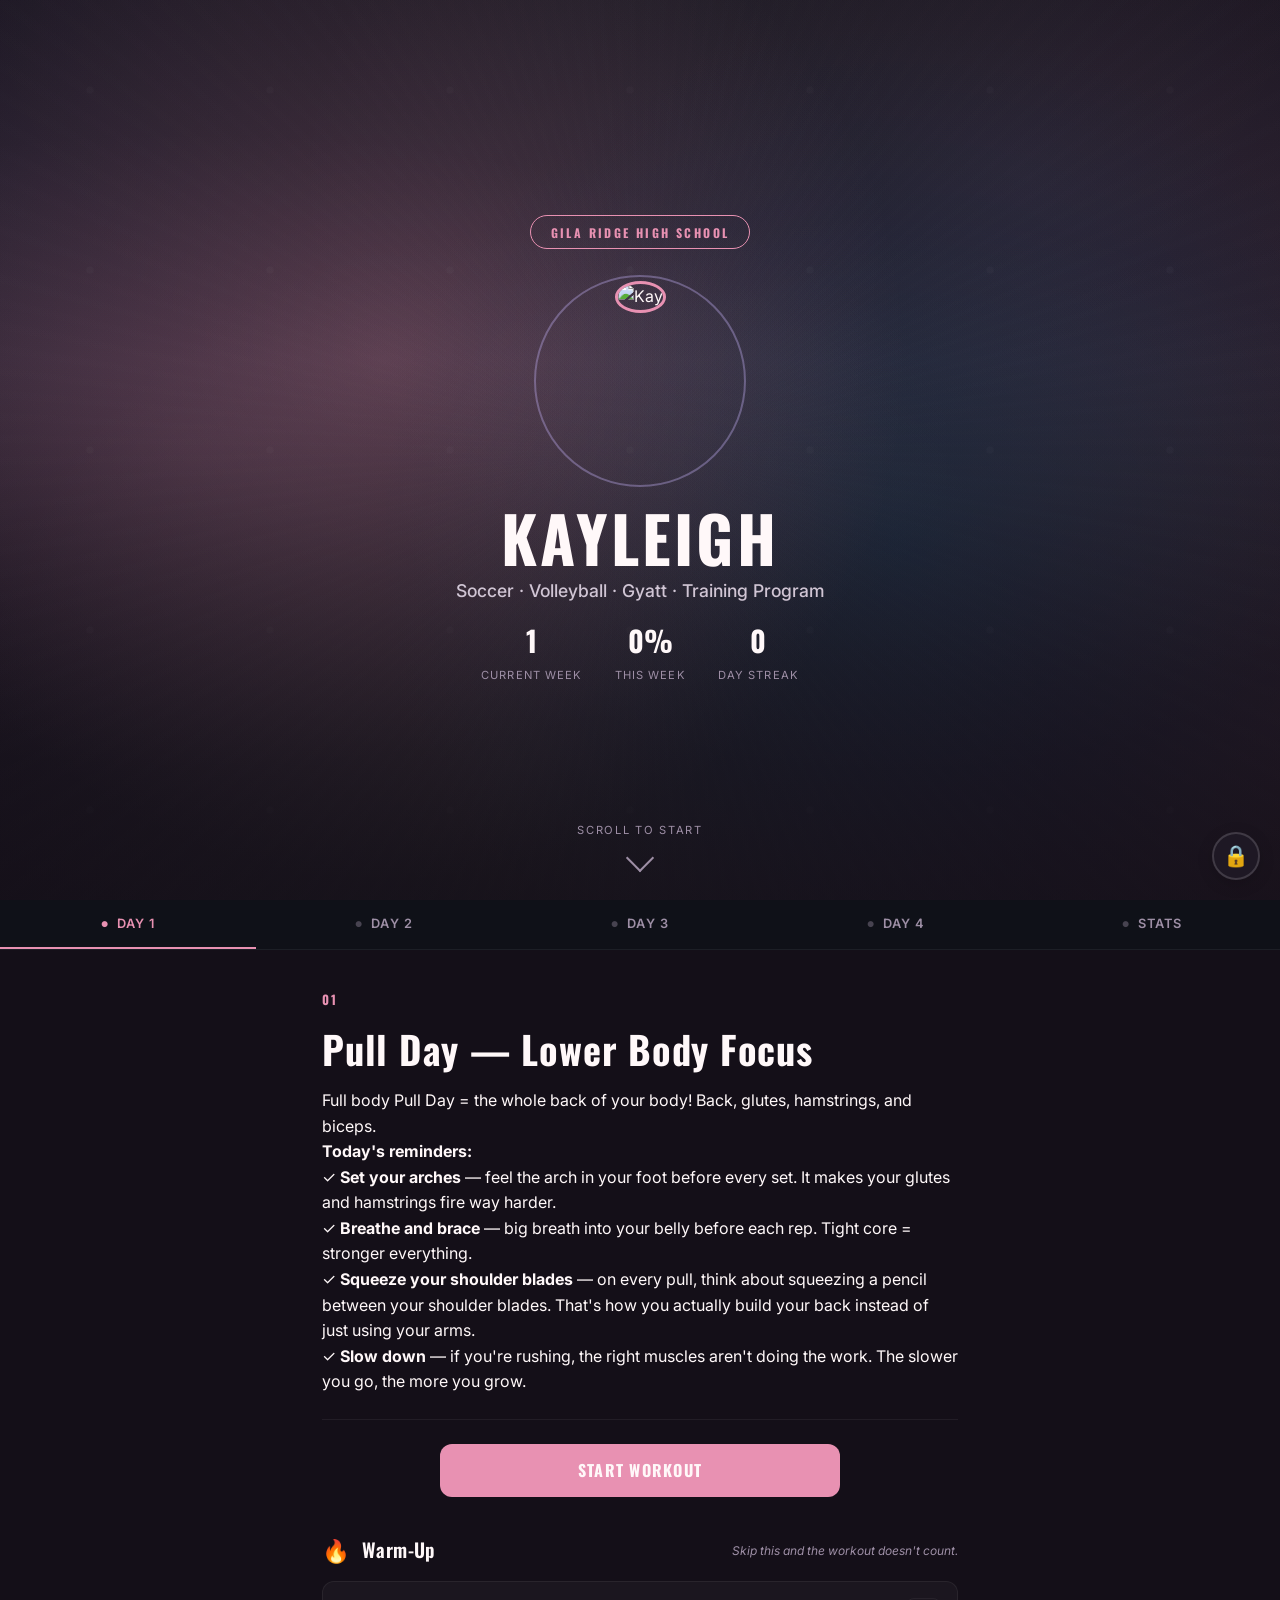
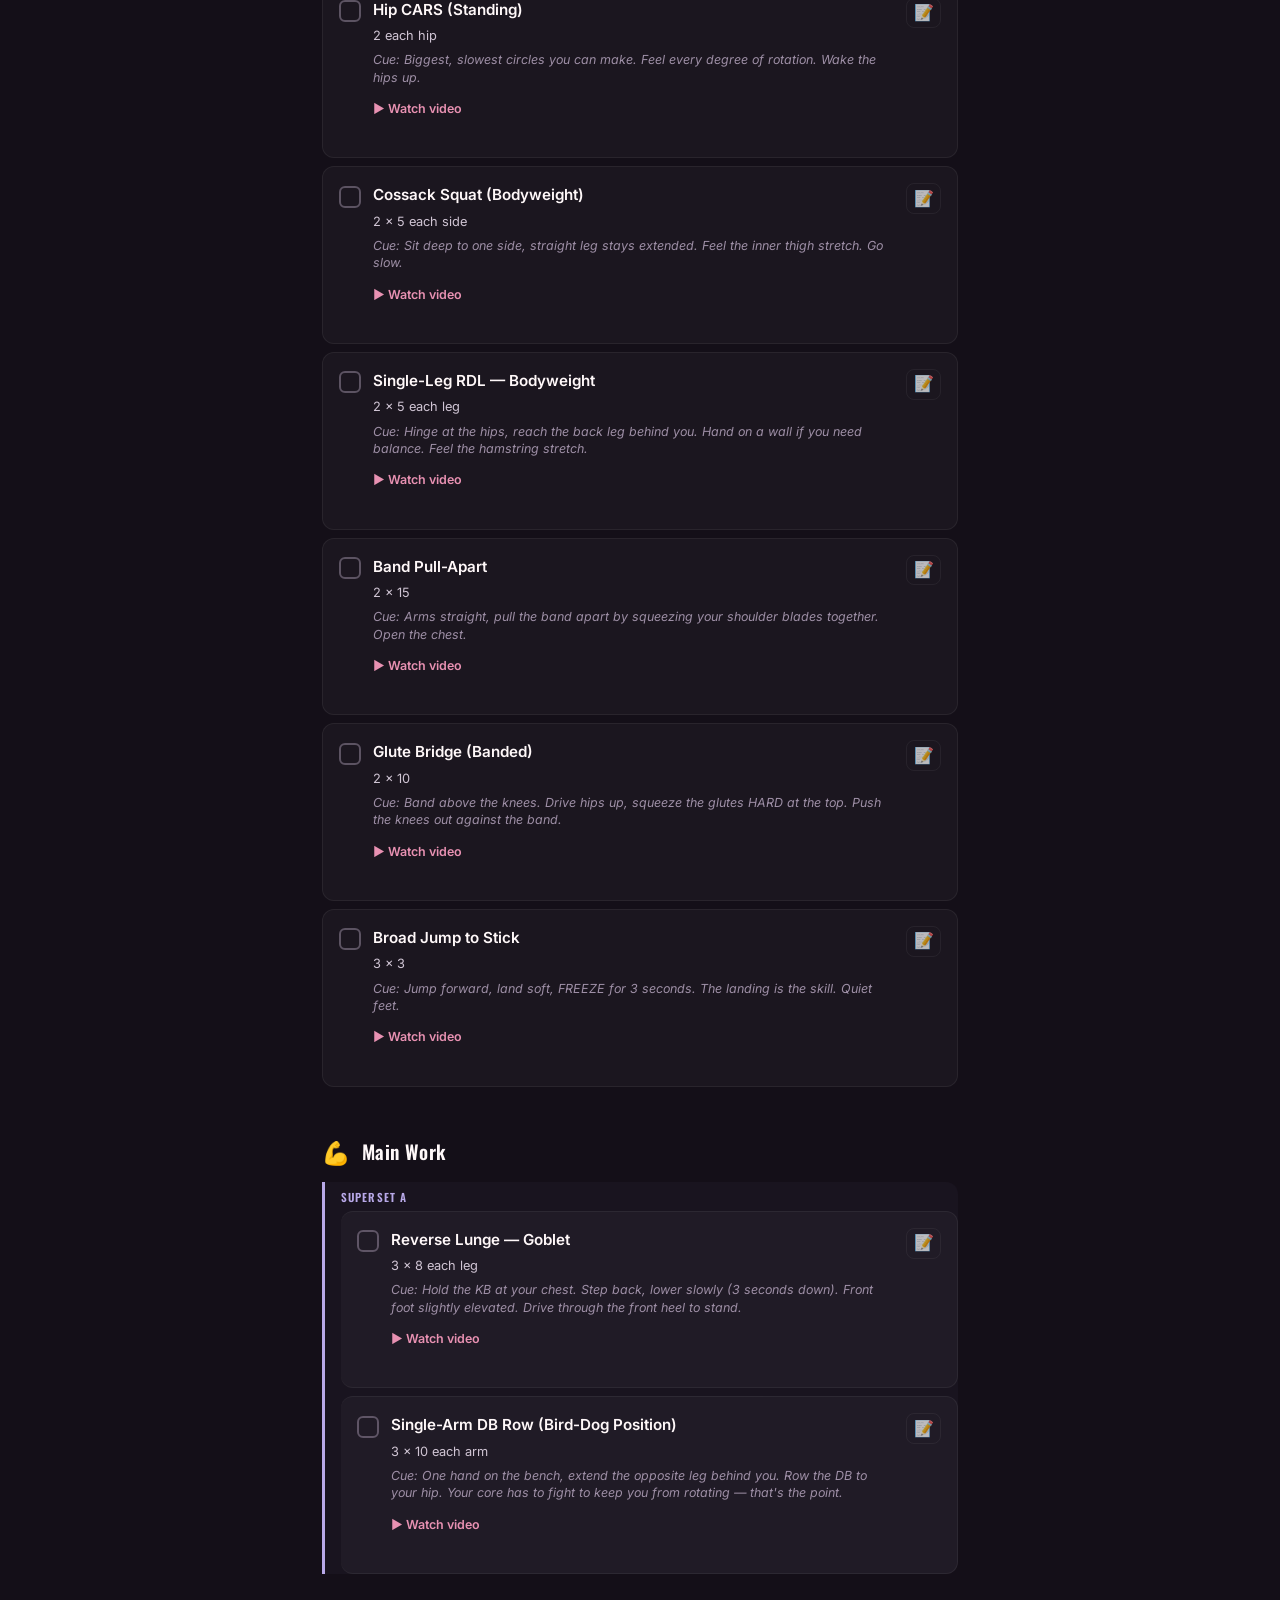
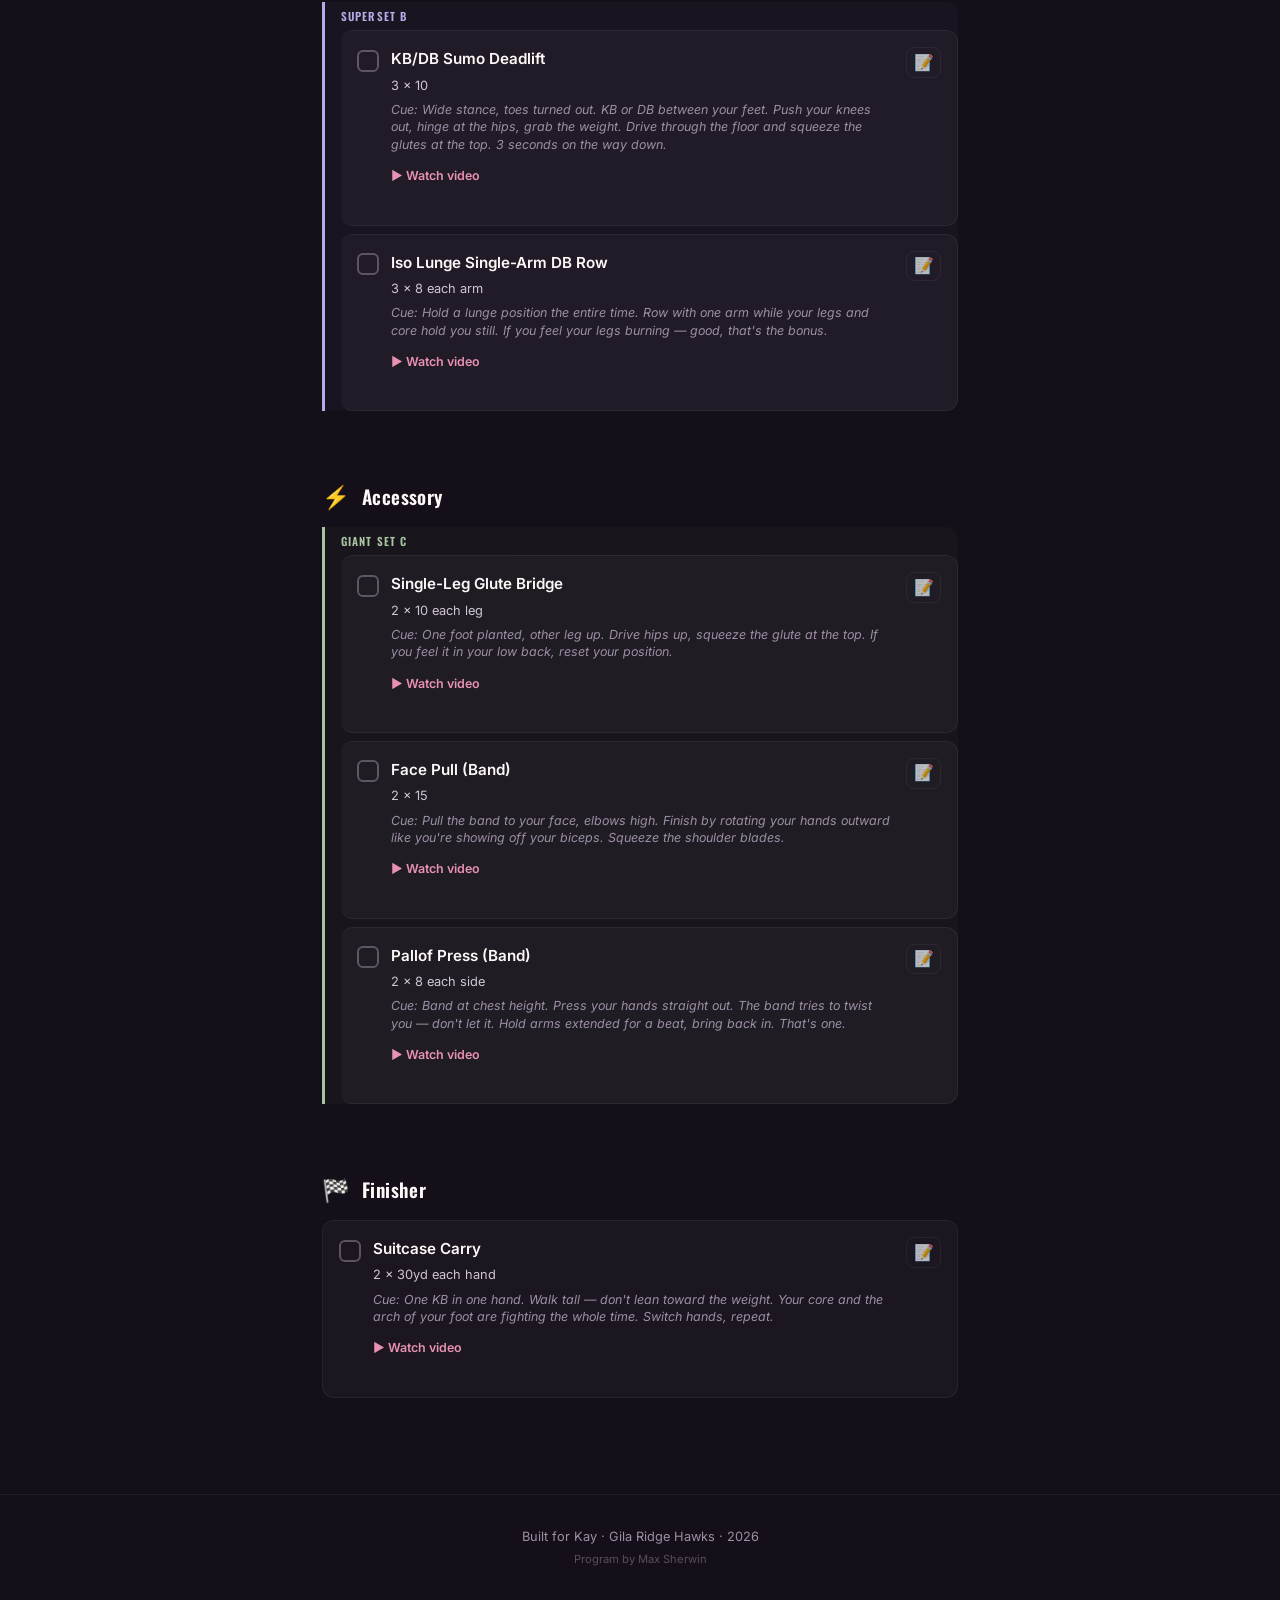
==== projects/workout-kay/index.html @ f259db01 "Auto-update index.html" ====
<!DOCTYPE html>
<html lang="en">
<head>
  <meta charset="UTF-8">
  <meta name="viewport" content="width=device-width, initial-scale=1.0">
  <title>Kay | Soccer &amp; Volleyball Training Program</title>
  <link rel="preconnect" href="https://fonts.googleapis.com">
  <link rel="preconnect" href="https://fonts.gstatic.com" crossorigin>
  <link href="https://fonts.googleapis.com/css2?family=Inter:wght@400;500;600;700;800;900&family=Oswald:wght@500;600;700&display=swap" rel="stylesheet">
  <link rel="stylesheet" href="styles.css">
</head>
<body class="app-locked">

  <!-- ========== HERO SECTION — EDIT ALL OF THIS ========== -->
  <header class="hero">
    <div class="hero-bg">
      <!-- No background image — using animated CSS gradient -->
    </div>
    <div class="hero-overlay"></div>
    <div class="hero-content">
      <div class="hero-badge">GILA RIDGE HIGH SCHOOL</div>
      <div class="hero-photo">
        <img src="../assets-images/KAY-Photo.jpg" alt="Kay" id="heroPhoto">
        <div class="hero-photo-ring"></div>
      </div>
      <h1 class="hero-name">KAYLEIGH</h1>
      <p class="hero-subtitle">Soccer &middot; Volleyball &middot; Gyatt &middot; Training Program</p>
      <div class="hero-stats">
        <div class="stat">
          <span class="stat-value" id="weekNumber">1</span>
          <span class="stat-label">Current Week</span>
        </div>
        <div class="stat">
          <span class="stat-value" id="completionRate">0%</span>
          <span class="stat-label">This Week</span>
        </div>
        <div class="stat">
          <span class="stat-value" id="streakCount">0</span>
          <span class="stat-label">Day Streak</span>
        </div>
      </div>
    </div>
    <div class="scroll-indicator">
      <span>Scroll to start</span>
      <div class="scroll-arrow"></div>
    </div>
  </header>

  <!-- ========== NAVIGATION — EDIT TAB NAMES / ADD / REMOVE ========== -->
  <!-- data-section values must match section IDs below (section-{value}) -->
  <!-- Also update sectionMap and getSectionKey() in app.js if you change these -->
  <nav class="program-nav" id="programNav">
    <div class="nav-inner">
      <button class="nav-btn active" data-section="day1">
        <span class="nav-icon">&#9679;</span>
        Day 1
      </button>
      <button class="nav-btn" data-section="day2">
        <span class="nav-icon">&#9679;</span>
        Day 2
      </button>
      <button class="nav-btn" data-section="day3">
        <span class="nav-icon">&#9679;</span>
        Day 3
      </button>
      <button class="nav-btn" data-section="day4">
        <span class="nav-icon">&#9679;</span>
        Day 4
      </button>
      <button class="nav-btn" data-section="stats">
        <span class="nav-icon">&#9679;</span>
        Stats
      </button>
    </div>
  </nav>

  <!-- ========== PROGRAM SECTIONS ========== -->
  <main class="program-content">

    <!-- ========== DAY 1: FULL BODY PULL (Lower Body Bias) ========== -->
    <section class="program-section active" id="section-day1">
      <div class="section-header">
        <div class="section-number">01</div>
        <h2>Pull Day &mdash; Lower Body Focus</h2>
        <p class="section-subtitle">Full body Pull Day = the whole back of your body! Back, glutes, hamstrings, and biceps.</p>
        <div class="coaching-tips">
          <p><strong>Today's reminders:</strong></p>
          <p>&#10003; <strong>Set your arches</strong> &mdash; feel the arch in your foot before every set. It makes your glutes and hamstrings fire way harder.</p>
          <p>&#10003; <strong>Breathe and brace</strong> &mdash; big breath into your belly before each rep. Tight core = stronger everything.</p>
          <p>&#10003; <strong>Squeeze your shoulder blades</strong> &mdash; on every pull, think about squeezing a pencil between your shoulder blades. That's how you actually build your back instead of just using your arms.</p>
          <p>&#10003; <strong>Slow down</strong> &mdash; if you're rushing, the right muscles aren't doing the work. The slower you go, the more you grow.</p>
        </div>
      </div>

      <button class="start-workout-btn" data-day="day1">Start Workout</button>
      <div class="workout-timer" id="timer-day1" style="display:none;">
        <span class="timer-icon">&#9201;</span> <span class="timer-value">0:00</span>
      </div>

      <!-- WARM-UP -->
      <div class="category-block">
        <div class="category-title">
          <span class="category-icon">&#128293;</span>
          <h3>Warm-Up</h3>
          <span class="category-note">Skip this and the workout doesn't count.</span>
        </div>
        <div class="exercise-list">
          <div class="exercise-card" data-id="d1-w1">
            <div class="exercise-check"><input type="checkbox" id="d1-w1-check"><label for="d1-w1-check" class="checkmark"></label></div>
            <div class="exercise-info">
              <h4>Hip CARS (Standing)</h4>
              <p class="exercise-details">2 each hip</p>
              <p class="exercise-cue">Cue: Biggest, slowest circles you can make. Feel every degree of rotation. Wake the hips up.</p>
              <a href="javascript:void(0)" class="video-link" target="_blank" rel="noopener noreferrer">&#9654; Watch video</a>
            </div>
            <button class="exercise-note-btn" title="Add note">&#128221;</button>
          </div>
          <div class="exercise-card" data-id="d1-w2">
            <div class="exercise-check"><input type="checkbox" id="d1-w2-check"><label for="d1-w2-check" class="checkmark"></label></div>
            <div class="exercise-info">
              <h4>Cossack Squat (Bodyweight)</h4>
              <p class="exercise-details">2 &times; 5 each side</p>
              <p class="exercise-cue">Cue: Sit deep to one side, straight leg stays extended. Feel the inner thigh stretch. Go slow.</p>
              <a href="javascript:void(0)" class="video-link" target="_blank" rel="noopener noreferrer">&#9654; Watch video</a>
            </div>
            <button class="exercise-note-btn" title="Add note">&#128221;</button>
          </div>
          <div class="exercise-card" data-id="d1-w3">
            <div class="exercise-check"><input type="checkbox" id="d1-w3-check"><label for="d1-w3-check" class="checkmark"></label></div>
            <div class="exercise-info">
              <h4>Single-Leg RDL &mdash; Bodyweight</h4>
              <p class="exercise-details">2 &times; 5 each leg</p>
              <p class="exercise-cue">Cue: Hinge at the hips, reach the back leg behind you. Hand on a wall if you need balance. Feel the hamstring stretch.</p>
              <a href="javascript:void(0)" class="video-link" target="_blank" rel="noopener noreferrer">&#9654; Watch video</a>
            </div>
            <button class="exercise-note-btn" title="Add note">&#128221;</button>
          </div>
          <div class="exercise-card" data-id="d1-w4">
            <div class="exercise-check"><input type="checkbox" id="d1-w4-check"><label for="d1-w4-check" class="checkmark"></label></div>
            <div class="exercise-info">
              <h4>Band Pull-Apart</h4>
              <p class="exercise-details">2 &times; 15</p>
              <p class="exercise-cue">Cue: Arms straight, pull the band apart by squeezing your shoulder blades together. Open the chest.</p>
              <a href="javascript:void(0)" class="video-link" target="_blank" rel="noopener noreferrer">&#9654; Watch video</a>
            </div>
            <button class="exercise-note-btn" title="Add note">&#128221;</button>
          </div>
          <div class="exercise-card" data-id="d1-w5">
            <div class="exercise-check"><input type="checkbox" id="d1-w5-check"><label for="d1-w5-check" class="checkmark"></label></div>
            <div class="exercise-info">
              <h4>Glute Bridge (Banded)</h4>
              <p class="exercise-details">2 &times; 10</p>
              <p class="exercise-cue">Cue: Band above the knees. Drive hips up, squeeze the glutes HARD at the top. Push the knees out against the band.</p>
              <a href="javascript:void(0)" class="video-link" target="_blank" rel="noopener noreferrer">&#9654; Watch video</a>
            </div>
            <button class="exercise-note-btn" title="Add note">&#128221;</button>
          </div>
          <div class="exercise-card" data-id="d1-w6">
            <div class="exercise-check"><input type="checkbox" id="d1-w6-check"><label for="d1-w6-check" class="checkmark"></label></div>
            <div class="exercise-info">
              <h4>Broad Jump to Stick</h4>
              <p class="exercise-details">3 &times; 3</p>
              <p class="exercise-cue">Cue: Jump forward, land soft, FREEZE for 3 seconds. The landing is the skill. Quiet feet.</p>
              <a href="javascript:void(0)" class="video-link" target="_blank" rel="noopener noreferrer">&#9654; Watch video</a>
            </div>
            <button class="exercise-note-btn" title="Add note">&#128221;</button>
          </div>
        </div>
      </div>

      <!-- MAIN WORK -->
      <div class="category-block">
        <div class="category-title">
          <span class="category-icon">&#128170;</span>
          <h3>Main Work</h3>
        </div>
        <div class="exercise-list">
          <!-- SUPERSET A -->
          <div class="superset-group" data-group="A">
            <div class="superset-label">Superset A</div>
            <div class="exercise-card" data-id="d1-a1">
              <div class="exercise-check"><input type="checkbox" id="d1-a1-check"><label for="d1-a1-check" class="checkmark"></label></div>
              <div class="exercise-info">
                <h4>Reverse Lunge &mdash; Goblet</h4>
                <p class="exercise-details">3 &times; 8 each leg</p>
                <p class="exercise-cue">Cue: Hold the KB at your chest. Step back, lower slowly (3 seconds down). Front foot slightly elevated. Drive through the front heel to stand.</p>
                <a href="javascript:void(0)" class="video-link" target="_blank" rel="noopener noreferrer">&#9654; Watch video</a>
              </div>
              <button class="exercise-note-btn" title="Add note">&#128221;</button>
            </div>
            <div class="exercise-card" data-id="d1-a2">
              <div class="exercise-check"><input type="checkbox" id="d1-a2-check"><label for="d1-a2-check" class="checkmark"></label></div>
              <div class="exercise-info">
                <h4>Single-Arm DB Row (Bird-Dog Position)</h4>
                <p class="exercise-details">3 &times; 10 each arm</p>
                <p class="exercise-cue">Cue: One hand on the bench, extend the opposite leg behind you. Row the DB to your hip. Your core has to fight to keep you from rotating &mdash; that's the point.</p>
                <a href="javascript:void(0)" class="video-link" target="_blank" rel="noopener noreferrer">&#9654; Watch video</a>
              </div>
              <button class="exercise-note-btn" title="Add note">&#128221;</button>
            </div>
          </div>

          <!-- SUPERSET B -->
          <div class="superset-group" data-group="B">
            <div class="superset-label">Superset B</div>
            <div class="exercise-card" data-id="d1-b1">
              <div class="exercise-check"><input type="checkbox" id="d1-b1-check"><label for="d1-b1-check" class="checkmark"></label></div>
              <div class="exercise-info">
                <h4>KB/DB Sumo Deadlift</h4>
                <p class="exercise-details">3 &times; 10</p>
                <p class="exercise-cue">Cue: Wide stance, toes turned out. KB or DB between your feet. Push your knees out, hinge at the hips, grab the weight. Drive through the floor and squeeze the glutes at the top. 3 seconds on the way down.</p>
                <a href="javascript:void(0)" class="video-link" target="_blank" rel="noopener noreferrer">&#9654; Watch video</a>
              </div>
              <button class="exercise-note-btn" title="Add note">&#128221;</button>
            </div>
            <div class="exercise-card" data-id="d1-b2">
              <div class="exercise-check"><input type="checkbox" id="d1-b2-check"><label for="d1-b2-check" class="checkmark"></label></div>
              <div class="exercise-info">
                <h4>Iso Lunge Single-Arm DB Row</h4>
                <p class="exercise-details">3 &times; 8 each arm</p>
                <p class="exercise-cue">Cue: Hold a lunge position the entire time. Row with one arm while your legs and core hold you still. If you feel your legs burning &mdash; good, that's the bonus.</p>
                <a href="javascript:void(0)" class="video-link" target="_blank" rel="noopener noreferrer">&#9654; Watch video</a>
              </div>
              <button class="exercise-note-btn" title="Add note">&#128221;</button>
            </div>
          </div>
        </div>
      </div>

      <!-- ACCESSORY -->
      <div class="category-block">
        <div class="category-title">
          <span class="category-icon">&#9889;</span>
          <h3>Accessory</h3>
        </div>
        <div class="exercise-list">
          <!-- GIANT SET C -->
          <div class="superset-group giant" data-group="C">
            <div class="superset-label">Giant Set C</div>
            <div class="exercise-card" data-id="d1-c1">
              <div class="exercise-check"><input type="checkbox" id="d1-c1-check"><label for="d1-c1-check" class="checkmark"></label></div>
              <div class="exercise-info">
                <h4>Single-Leg Glute Bridge</h4>
                <p class="exercise-details">2 &times; 10 each leg</p>
                <p class="exercise-cue">Cue: One foot planted, other leg up. Drive hips up, squeeze the glute at the top. If you feel it in your low back, reset your position.</p>
                <a href="javascript:void(0)" class="video-link" target="_blank" rel="noopener noreferrer">&#9654; Watch video</a>
              </div>
              <button class="exercise-note-btn" title="Add note">&#128221;</button>
            </div>
            <div class="exercise-card" data-id="d1-c2">
              <div class="exercise-check"><input type="checkbox" id="d1-c2-check"><label for="d1-c2-check" class="checkmark"></label></div>
              <div class="exercise-info">
                <h4>Face Pull (Band)</h4>
                <p class="exercise-details">2 &times; 15</p>
                <p class="exercise-cue">Cue: Pull the band to your face, elbows high. Finish by rotating your hands outward like you're showing off your biceps. Squeeze the shoulder blades.</p>
                <a href="javascript:void(0)" class="video-link" target="_blank" rel="noopener noreferrer">&#9654; Watch video</a>
              </div>
              <button class="exercise-note-btn" title="Add note">&#128221;</button>
            </div>
            <div class="exercise-card" data-id="d1-c3">
              <div class="exercise-check"><input type="checkbox" id="d1-c3-check"><label for="d1-c3-check" class="checkmark"></label></div>
              <div class="exercise-info">
                <h4>Pallof Press (Band)</h4>
                <p class="exercise-details">2 &times; 8 each side</p>
                <p class="exercise-cue">Cue: Band at chest height. Press your hands straight out. The band tries to twist you &mdash; don't let it. Hold arms extended for a beat, bring back in. That's one.</p>
                <a href="javascript:void(0)" class="video-link" target="_blank" rel="noopener noreferrer">&#9654; Watch video</a>
              </div>
              <button class="exercise-note-btn" title="Add note">&#128221;</button>
            </div>
          </div>
        </div>
      </div>

      <!-- FINISHER -->
      <div class="category-block">
        <div class="category-title">
          <span class="category-icon">&#127937;</span>
          <h3>Finisher</h3>
        </div>
        <div class="exercise-list">
          <div class="exercise-card" data-id="d1-f1">
            <div class="exercise-check"><input type="checkbox" id="d1-f1-check"><label for="d1-f1-check" class="checkmark"></label></div>
            <div class="exercise-info">
              <h4>Suitcase Carry</h4>
              <p class="exercise-details">2 &times; 30yd each hand</p>
              <p class="exercise-cue">Cue: One KB in one hand. Walk tall &mdash; don't lean toward the weight. Your core and the arch of your foot are fighting the whole time. Switch hands, repeat.</p>
              <a href="javascript:void(0)" class="video-link" target="_blank" rel="noopener noreferrer">&#9654; Watch video</a>
            </div>
            <button class="exercise-note-btn" title="Add note">&#128221;</button>
          </div>
        </div>
      </div>

      <button class="finish-workout-btn" data-day="day1" style="display:none;">Finish Workout</button>
    </section>

    <!-- ========== DAY 2: FULL BODY PUSH (Upper Body Bias) ========== -->
    <section class="program-section" id="section-day2">
      <div class="section-header">
        <div class="section-number">02</div>
        <h2>Push Day &mdash; Upper Body Bias</h2>
        <p class="section-desc">Pressing strength. Core-loaded lower body. Get after it.</p>
      </div>

      <button class="start-workout-btn" data-day="day2">Start Workout</button>
      <div class="workout-timer" id="timer-day2" style="display:none;">
        <span class="timer-icon">&#9201;</span> <span class="timer-value">0:00</span>
      </div>

      <!-- WARM-UP -->
      <div class="category-block">
        <div class="category-title">
          <span class="category-icon">&#128293;</span>
          <h3>Warm-Up</h3>
          <span class="category-note">Prime the shoulders and core before pressing.</span>
        </div>
        <div class="exercise-list">
          <div class="exercise-card" data-id="d2-w1">
            <div class="exercise-check"><input type="checkbox" id="d2-w1-check"><label for="d2-w1-check" class="checkmark"></label></div>
            <div class="exercise-info">
              <h4>Ankle CARS</h4>
              <p class="exercise-details">2 each ankle</p>
              <p class="exercise-cue">Cue: Full circles in both directions. Slow and controlled. Feel every position in the rotation.</p>
            </div>
            <button class="exercise-note-btn" title="Add note">&#128221;</button>
          </div>
          <div class="exercise-card" data-id="d2-w2">
            <div class="exercise-check"><input type="checkbox" id="d2-w2-check"><label for="d2-w2-check" class="checkmark"></label></div>
            <div class="exercise-info">
              <h4>Push-Up to Downward Dog</h4>
              <p class="exercise-details">2 &times; 5</p>
              <p class="exercise-cue">Cue: Do a push-up, then press your hips up into a pike stretch. Feel the hamstrings and shoulders open. Come back down, repeat.</p>
            </div>
            <button class="exercise-note-btn" title="Add note">&#128221;</button>
          </div>
          <div class="exercise-card" data-id="d2-w3">
            <div class="exercise-check"><input type="checkbox" id="d2-w3-check"><label for="d2-w3-check" class="checkmark"></label></div>
            <div class="exercise-info">
              <h4>Split Squat (Iso Hold)</h4>
              <p class="exercise-details">2 &times; 20s each leg</p>
              <p class="exercise-cue">Cue: Hold the bottom of the split squat. Feel the stretch in the back hip flexor. Tall chest, ribs down.</p>
            </div>
            <button class="exercise-note-btn" title="Add note">&#128221;</button>
          </div>
          <div class="exercise-card" data-id="d2-w4">
            <div class="exercise-check"><input type="checkbox" id="d2-w4-check"><label for="d2-w4-check" class="checkmark"></label></div>
            <div class="exercise-info">
              <h4>Dead Bug</h4>
              <p class="exercise-details">2 &times; 8 each side</p>
              <p class="exercise-cue">Cue: Low back glued to the floor. Extend opposite arm and leg slowly. The moment your back lifts, stop. Breathe through it.</p>
            </div>
            <button class="exercise-note-btn" title="Add note">&#128221;</button>
          </div>
          <div class="exercise-card" data-id="d2-w5">
            <div class="exercise-check"><input type="checkbox" id="d2-w5-check"><label for="d2-w5-check" class="checkmark"></label></div>
            <div class="exercise-info">
              <h4>Scapula Push-Ups</h4>
              <p class="exercise-details">2 &times; 10</p>
              <p class="exercise-cue">Cue: Push-up position, arms locked. Let your chest sink between your shoulder blades, then push the ground away. No elbow bend. Feel the muscles on the side of your ribs.</p>
            </div>
            <button class="exercise-note-btn" title="Add note">&#128221;</button>
          </div>
          <div class="exercise-card" data-id="d2-w6">
            <div class="exercise-check"><input type="checkbox" id="d2-w6-check"><label for="d2-w6-check" class="checkmark"></label></div>
            <div class="exercise-info">
              <h4>Lateral Skater Jumps</h4>
              <p class="exercise-details">3 &times; 5 each side</p>
              <p class="exercise-cue">Cue: Jump sideways, land on one foot, STICK IT. Hold 2 seconds. Light and quick. Quiet landing.</p>
            </div>
            <button class="exercise-note-btn" title="Add note">&#128221;</button>
          </div>
        </div>
      </div>

      <!-- MAIN WORK -->
      <div class="category-block">
        <div class="category-title">
          <span class="category-icon">&#128170;</span>
          <h3>Main Work</h3>
        </div>
        <div class="exercise-list">
          <div class="superset-group" data-group="A">
            <div class="superset-label">Superset A</div>
            <div class="exercise-card" data-id="d2-a1">
              <div class="exercise-check"><input type="checkbox" id="d2-a1-check"><label for="d2-a1-check" class="checkmark"></label></div>
              <div class="exercise-info">
                <h4>DB Bench Press</h4>
                <p class="exercise-details">3 &times; 10</p>
                <p class="exercise-cue">Cue: Control down for 3 seconds, press up with control. Shoulder blades squeezed together the whole time. Don't bounce at the bottom.</p>
              </div>
              <button class="exercise-note-btn" title="Add note">&#128221;</button>
            </div>
            <div class="exercise-card" data-id="d2-a2">
              <div class="exercise-check"><input type="checkbox" id="d2-a2-check"><label for="d2-a2-check" class="checkmark"></label></div>
              <div class="exercise-info">
                <h4>Step-Up (Offset &mdash; Single DB)</h4>
                <p class="exercise-details">3 &times; 8 each leg</p>
                <p class="exercise-cue">Cue: One DB in one hand (suitcase hold). Step up, drive through the top foot to full hip extension. Your core is fighting the offset &mdash; stay tall, don't lean.</p>
              </div>
              <button class="exercise-note-btn" title="Add note">&#128221;</button>
            </div>
          </div>
          <div class="superset-group" data-group="B">
            <div class="superset-label">Superset B</div>
            <div class="exercise-card" data-id="d2-b1">
              <div class="exercise-check"><input type="checkbox" id="d2-b1-check"><label for="d2-b1-check" class="checkmark"></label></div>
              <div class="exercise-info">
                <h4>Half-Kneeling DB Press</h4>
                <p class="exercise-details">3 &times; 8 each arm</p>
                <p class="exercise-cue">Cue: One knee down, same-side arm presses. Core stays locked &mdash; no leaning, no arching. The press starts from the brace.</p>
              </div>
              <button class="exercise-note-btn" title="Add note">&#128221;</button>
            </div>
            <div class="exercise-card" data-id="d2-b2">
              <div class="exercise-check"><input type="checkbox" id="d2-b2-check"><label for="d2-b2-check" class="checkmark"></label></div>
              <div class="exercise-info">
                <h4>Walking Lunge (Hands Overhead)</h4>
                <p class="exercise-details">3 &times; 8 each leg</p>
                <p class="exercise-cue">Cue: Bodyweight, hands locked straight overhead. Every step your core has to fight to keep the ribs down while the arms stay up. That's the core work.</p>
              </div>
              <button class="exercise-note-btn" title="Add note">&#128221;</button>
            </div>
          </div>
        </div>
      </div>

      <!-- ACCESSORY -->
      <div class="category-block">
        <div class="category-title">
          <span class="category-icon">&#9889;</span>
          <h3>Accessory</h3>
        </div>
        <div class="exercise-list">
          <div class="superset-group giant" data-group="C">
            <div class="superset-label">Giant Set C</div>
            <div class="exercise-card" data-id="d2-c1">
              <div class="exercise-check"><input type="checkbox" id="d2-c1-check"><label for="d2-c1-check" class="checkmark"></label></div>
              <div class="exercise-info">
                <h4>Cable Tricep Pushdown</h4>
                <p class="exercise-details">2 &times; 15</p>
                <p class="exercise-cue">Cue: Elbows pinned to your sides. Full lockout at the bottom, slow back up. Light weight, feel the squeeze.</p>
              </div>
              <button class="exercise-note-btn" title="Add note">&#128221;</button>
            </div>
            <div class="exercise-card" data-id="d2-c2">
              <div class="exercise-check"><input type="checkbox" id="d2-c2-check"><label for="d2-c2-check" class="checkmark"></label></div>
              <div class="exercise-info">
                <h4>Lateral DB Fly</h4>
                <p class="exercise-details">2 &times; 12</p>
                <p class="exercise-cue">Cue: Light weight. Lift the DBs out to the sides to shoulder height. Control the lower. Don't use momentum.</p>
              </div>
              <button class="exercise-note-btn" title="Add note">&#128221;</button>
            </div>
            <div class="exercise-card" data-id="d2-c3">
              <div class="exercise-check"><input type="checkbox" id="d2-c3-check"><label for="d2-c3-check" class="checkmark"></label></div>
              <div class="exercise-info">
                <h4>Side Plank</h4>
                <p class="exercise-details">2 &times; 20s each side</p>
                <p class="exercise-cue">Cue: Elbow under shoulder, hips up, squeeze the bottom glute. Breathe. If your hips drop, the set is over.</p>
              </div>
              <button class="exercise-note-btn" title="Add note">&#128221;</button>
            </div>
          </div>
        </div>
      </div>

      <!-- FINISHER -->
      <div class="category-block">
        <div class="category-title">
          <span class="category-icon">&#127937;</span>
          <h3>Finisher</h3>
        </div>
        <div class="exercise-list">
          <div class="exercise-card" data-id="d2-f1">
            <div class="exercise-check"><input type="checkbox" id="d2-f1-check"><label for="d2-f1-check" class="checkmark"></label></div>
            <div class="exercise-info">
              <h4>Plank (Swiss Ball)</h4>
              <p class="exercise-details">2 &times; 30s</p>
              <p class="exercise-cue">Cue: Forearms on the ball. Squeeze everything &mdash; glutes, abs, quads. Breathe through the brace. The ball wants to move. Don't let it.</p>
            </div>
            <button class="exercise-note-btn" title="Add note">&#128221;</button>
          </div>
        </div>
      </div>

      <button class="finish-workout-btn" data-day="day2" style="display:none;">Finish Workout</button>
    </section>

    <!-- ========== DAY 3: FULL BODY PULL (Upper Body Bias) ========== -->
    <section class="program-section" id="section-day3">
      <div class="section-header">
        <div class="section-number">03</div>
        <h2>Pull Day &mdash; Upper Body Bias</h2>
        <p class="section-desc">Build the back. Core-loaded lower body. Strong from behind.</p>
      </div>

      <button class="start-workout-btn" data-day="day3">Start Workout</button>
      <div class="workout-timer" id="timer-day3" style="display:none;">
        <span class="timer-icon">&#9201;</span> <span class="timer-value">0:00</span>
      </div>

      <!-- WARM-UP -->
      <div class="category-block">
        <div class="category-title">
          <span class="category-icon">&#128293;</span>
          <h3>Warm-Up</h3>
          <span class="category-note">Activate the back and get the hips moving.</span>
        </div>
        <div class="exercise-list">
          <div class="exercise-card" data-id="d3-w1">
            <div class="exercise-check"><input type="checkbox" id="d3-w1-check"><label for="d3-w1-check" class="checkmark"></label></div>
            <div class="exercise-info">
              <h4>Wrist CARS</h4>
              <p class="exercise-details">2 each wrist</p>
              <p class="exercise-cue">Cue: Make a fist. Full circles in both directions, then flip palm up and down slowly.</p>
            </div>
            <button class="exercise-note-btn" title="Add note">&#128221;</button>
          </div>
          <div class="exercise-card" data-id="d3-w2">
            <div class="exercise-check"><input type="checkbox" id="d3-w2-check"><label for="d3-w2-check" class="checkmark"></label></div>
            <div class="exercise-info">
              <h4>Prone Y-T-W</h4>
              <p class="exercise-details">1 &times; 8 each position</p>
              <p class="exercise-cue">Cue: Face down. Y = arms overhead thumbs up. T = arms out to sides. W = elbows bent, rotate hands up. Light, slow, squeeze at the top.</p>
            </div>
            <button class="exercise-note-btn" title="Add note">&#128221;</button>
          </div>
          <div class="exercise-card" data-id="d3-w3">
            <div class="exercise-check"><input type="checkbox" id="d3-w3-check"><label for="d3-w3-check" class="checkmark"></label></div>
            <div class="exercise-info">
              <h4>Bodyweight Squat (Tempo)</h4>
              <p class="exercise-details">2 &times; 8</p>
              <p class="exercise-cue">Cue: 4 seconds down, 1 second up. Go as deep as you can with a tall chest. This is about control, not speed.</p>
            </div>
            <button class="exercise-note-btn" title="Add note">&#128221;</button>
          </div>
          <div class="exercise-card" data-id="d3-w4">
            <div class="exercise-check"><input type="checkbox" id="d3-w4-check"><label for="d3-w4-check" class="checkmark"></label></div>
            <div class="exercise-info">
              <h4>Bear Crawl (Static Hold)</h4>
              <p class="exercise-details">2 &times; 20s</p>
              <p class="exercise-cue">Cue: Hands under shoulders, knees under hips. Lift knees 1 inch off the ground. Hold. Breathe. If you're shaking, good.</p>
            </div>
            <button class="exercise-note-btn" title="Add note">&#128221;</button>
          </div>
          <div class="exercise-card" data-id="d3-w5">
            <div class="exercise-check"><input type="checkbox" id="d3-w5-check"><label for="d3-w5-check" class="checkmark"></label></div>
            <div class="exercise-info">
              <h4>Single-Leg Balance (Short Foot)</h4>
              <p class="exercise-details">2 &times; 20s each foot</p>
              <p class="exercise-cue">Cue: Stand on one foot. Pull the ball of your foot back toward your heel to build the arch. Hold it. Eyes forward, breathe.</p>
            </div>
            <button class="exercise-note-btn" title="Add note">&#128221;</button>
          </div>
          <div class="exercise-card" data-id="d3-w6">
            <div class="exercise-check"><input type="checkbox" id="d3-w6-check"><label for="d3-w6-check" class="checkmark"></label></div>
            <div class="exercise-info">
              <h4>Max Height Skips</h4>
              <p class="exercise-details">3 &times; 5 each leg</p>
              <p class="exercise-cue">Cue: Skip as HIGH as you can. Drive the knee up, fire the opposite arm. Be explosive. Land soft.</p>
            </div>
            <button class="exercise-note-btn" title="Add note">&#128221;</button>
          </div>
        </div>
      </div>

      <!-- MAIN WORK -->
      <div class="category-block">
        <div class="category-title">
          <span class="category-icon">&#128170;</span>
          <h3>Main Work</h3>
        </div>
        <div class="exercise-list">
          <div class="superset-group" data-group="A">
            <div class="superset-label">Superset A</div>
            <div class="exercise-card" data-id="d3-a1">
              <div class="exercise-check"><input type="checkbox" id="d3-a1-check"><label for="d3-a1-check" class="checkmark"></label></div>
              <div class="exercise-info">
                <h4>Single-Arm DB Row (Bench-Supported)</h4>
                <p class="exercise-details">3 &times; 10 each arm</p>
                <p class="exercise-cue">Cue: One knee and hand on the bench. Row the DB to your hip, squeeze the shoulder blade at the top. Go heavier here &mdash; this is your primary pull.</p>
              </div>
              <button class="exercise-note-btn" title="Add note">&#128221;</button>
            </div>
            <div class="exercise-card" data-id="d3-a2">
              <div class="exercise-check"><input type="checkbox" id="d3-a2-check"><label for="d3-a2-check" class="checkmark"></label></div>
              <div class="exercise-info">
                <h4>B-Stance Hip Thrust</h4>
                <p class="exercise-details">3 &times; 10 each side</p>
                <p class="exercise-cue">Cue: Back on bench, one foot plants and drives, other heel rests lightly for balance. Drive hips to full lockout. Squeeze the glute HARD at the top.</p>
              </div>
              <button class="exercise-note-btn" title="Add note">&#128221;</button>
            </div>
          </div>
          <div class="superset-group" data-group="B">
            <div class="superset-label">Superset B</div>
            <div class="exercise-card" data-id="d3-b1">
              <div class="exercise-check"><input type="checkbox" id="d3-b1-check"><label for="d3-b1-check" class="checkmark"></label></div>
              <div class="exercise-info">
                <h4>Lat Pulldown</h4>
                <p class="exercise-details">3 &times; 12</p>
                <p class="exercise-cue">Cue: Pull your shoulder blades DOWN first, then bend the elbows and pull the bar to your upper chest. Control the return. No swinging.</p>
              </div>
              <button class="exercise-note-btn" title="Add note">&#128221;</button>
            </div>
            <div class="exercise-card" data-id="d3-b2">
              <div class="exercise-check"><input type="checkbox" id="d3-b2-check"><label for="d3-b2-check" class="checkmark"></label></div>
              <div class="exercise-info">
                <h4>Single-Leg RDL &mdash; DB (Contralateral)</h4>
                <p class="exercise-details">3 &times; 8 each leg</p>
                <p class="exercise-cue">Cue: DB in the opposite hand from the standing leg. Hinge forward, reach the free leg back. The DB pulls you into rotation &mdash; resist it. Your core is working as hard as your hamstring.</p>
              </div>
              <button class="exercise-note-btn" title="Add note">&#128221;</button>
            </div>
          </div>
        </div>
      </div>

      <!-- ACCESSORY -->
      <div class="category-block">
        <div class="category-title">
          <span class="category-icon">&#9889;</span>
          <h3>Accessory</h3>
        </div>
        <div class="exercise-list">
          <div class="superset-group giant" data-group="C">
            <div class="superset-label">Giant Set C</div>
            <div class="exercise-card" data-id="d3-c1">
              <div class="exercise-check"><input type="checkbox" id="d3-c1-check"><label for="d3-c1-check" class="checkmark"></label></div>
              <div class="exercise-info">
                <h4>Cable Row (Seated, Single-Arm)</h4>
                <p class="exercise-details">2 &times; 12 each arm</p>
                <p class="exercise-cue">Cue: One arm at a time. Squeeze the shoulder blade back, control the return. Constant tension the whole time.</p>
              </div>
              <button class="exercise-note-btn" title="Add note">&#128221;</button>
            </div>
            <div class="exercise-card" data-id="d3-c2">
              <div class="exercise-check"><input type="checkbox" id="d3-c2-check"><label for="d3-c2-check" class="checkmark"></label></div>
              <div class="exercise-info">
                <h4>Face Pull (Cable)</h4>
                <p class="exercise-details">2 &times; 15</p>
                <p class="exercise-cue">Cue: Pull to face, elbows high, rotate hands out at the end. Rear delts and rotator cuff. This is daily maintenance for healthy shoulders.</p>
              </div>
              <button class="exercise-note-btn" title="Add note">&#128221;</button>
            </div>
            <div class="exercise-card" data-id="d3-c3">
              <div class="exercise-check"><input type="checkbox" id="d3-c3-check"><label for="d3-c3-check" class="checkmark"></label></div>
              <div class="exercise-info">
                <h4>DB Bicep Curl</h4>
                <p class="exercise-details">2 &times; 12</p>
                <p class="exercise-cue">Cue: No swinging. Elbows pinned. Slow up, slower down. Strong biceps protect the elbows.</p>
              </div>
              <button class="exercise-note-btn" title="Add note">&#128221;</button>
            </div>
          </div>
        </div>
      </div>

      <!-- FINISHER -->
      <div class="category-block">
        <div class="category-title">
          <span class="category-icon">&#127937;</span>
          <h3>Finisher</h3>
        </div>
        <div class="exercise-list">
          <div class="exercise-card" data-id="d3-f1">
            <div class="exercise-check"><input type="checkbox" id="d3-f1-check"><label for="d3-f1-check" class="checkmark"></label></div>
            <div class="exercise-info">
              <h4>Farmer Carry (Heavy)</h4>
              <p class="exercise-details">2 &times; 40yd</p>
              <p class="exercise-cue">Cue: Heavy DBs or KBs, both hands. Walk tall, squeeze the handles, own every step. Grip, traps, core &mdash; everything works.</p>
            </div>
            <button class="exercise-note-btn" title="Add note">&#128221;</button>
          </div>
        </div>
      </div>

      <button class="finish-workout-btn" data-day="day3" style="display:none;">Finish Workout</button>
    </section>

    <!-- ========== DAY 4: FULL BODY PUSH (Lower Body Bias) ========== -->
    <section class="program-section" id="section-day4">
      <div class="section-header">
        <div class="section-number">04</div>
        <h2>Push Day &mdash; Lower Body Bias</h2>
        <p class="section-desc">Squat patterns. Core-loaded pressing. Finish strong.</p>
      </div>

      <button class="start-workout-btn" data-day="day4">Start Workout</button>
      <div class="workout-timer" id="timer-day4" style="display:none;">
        <span class="timer-icon">&#9201;</span> <span class="timer-value">0:00</span>
      </div>

      <!-- WARM-UP -->
      <div class="category-block">
        <div class="category-title">
          <span class="category-icon">&#128293;</span>
          <h3>Warm-Up</h3>
          <span class="category-note">Open the hips, brace the core, prime the legs.</span>
        </div>
        <div class="exercise-list">
          <div class="exercise-card" data-id="d4-w1">
            <div class="exercise-check"><input type="checkbox" id="d4-w1-check"><label for="d4-w1-check" class="checkmark"></label></div>
            <div class="exercise-info">
              <h4>Hip CARS (Quadruped)</h4>
              <p class="exercise-details">2 each hip</p>
              <p class="exercise-cue">Cue: Hands and knees. Lift the knee out to the side, rotate it through the biggest circle you can, reverse. Slow and controlled.</p>
            </div>
            <button class="exercise-note-btn" title="Add note">&#128221;</button>
          </div>
          <div class="exercise-card" data-id="d4-w2">
            <div class="exercise-check"><input type="checkbox" id="d4-w2-check"><label for="d4-w2-check" class="checkmark"></label></div>
            <div class="exercise-info">
              <h4>90/90 Stretch (Passive Hold)</h4>
              <p class="exercise-details">2 &times; 30s each side</p>
              <p class="exercise-cue">Cue: Sit with both legs at 90 degrees. Lean into the front hip. Breathe and sink into it. Don't force it &mdash; just let gravity work.</p>
            </div>
            <button class="exercise-note-btn" title="Add note">&#128221;</button>
          </div>
          <div class="exercise-card" data-id="d4-w3">
            <div class="exercise-check"><input type="checkbox" id="d4-w3-check"><label for="d4-w3-check" class="checkmark"></label></div>
            <div class="exercise-info">
              <h4>Glute Bridge (Single-Leg Tap)</h4>
              <p class="exercise-details">2 &times; 8 each side</p>
              <p class="exercise-cue">Cue: Bridge up on both feet, then lift one foot an inch off the ground, tap it back down. The glute on the planted side has to hold you up.</p>
            </div>
            <button class="exercise-note-btn" title="Add note">&#128221;</button>
          </div>
          <div class="exercise-card" data-id="d4-w4">
            <div class="exercise-check"><input type="checkbox" id="d4-w4-check"><label for="d4-w4-check" class="checkmark"></label></div>
            <div class="exercise-info">
              <h4>Bird-Dog</h4>
              <p class="exercise-details">2 &times; 8 each side</p>
              <p class="exercise-cue">Cue: Opposite arm and leg extend at the same time. Slow. Don't let your hips shift or your back arch. Core stability from the ground up.</p>
            </div>
            <button class="exercise-note-btn" title="Add note">&#128221;</button>
          </div>
          <div class="exercise-card" data-id="d4-w5">
            <div class="exercise-check"><input type="checkbox" id="d4-w5-check"><label for="d4-w5-check" class="checkmark"></label></div>
            <div class="exercise-info">
              <h4>Push-Up (Tempo)</h4>
              <p class="exercise-details">2 &times; 5</p>
              <p class="exercise-cue">Cue: 4 seconds down, 1 second up. Quality over quantity. Core stays tight the whole time.</p>
            </div>
            <button class="exercise-note-btn" title="Add note">&#128221;</button>
          </div>
          <div class="exercise-card" data-id="d4-w6">
            <div class="exercise-check"><input type="checkbox" id="d4-w6-check"><label for="d4-w6-check" class="checkmark"></label></div>
            <div class="exercise-info">
              <h4>Squat Jump to Stick</h4>
              <p class="exercise-details">3 &times; 3</p>
              <p class="exercise-cue">Cue: Squat down, jump up, land soft, FREEZE for 3 seconds. Quiet feet. The landing is the test.</p>
            </div>
            <button class="exercise-note-btn" title="Add note">&#128221;</button>
          </div>
        </div>
      </div>

      <!-- MAIN WORK -->
      <div class="category-block">
        <div class="category-title">
          <span class="category-icon">&#128170;</span>
          <h3>Main Work</h3>
        </div>
        <div class="exercise-list">
          <div class="superset-group" data-group="A">
            <div class="superset-label">Superset A</div>
            <div class="exercise-card" data-id="d4-a1">
              <div class="exercise-check"><input type="checkbox" id="d4-a1-check"><label for="d4-a1-check" class="checkmark"></label></div>
              <div class="exercise-info">
                <h4>Goblet Squat (Heel Elevated)</h4>
                <p class="exercise-details">3 &times; 10</p>
                <p class="exercise-cue">Cue: Heels on a plate or wedge. KB at chest. 3 seconds down, go as deep as your mobility allows. Tall chest, ribs down.</p>
              </div>
              <button class="exercise-note-btn" title="Add note">&#128221;</button>
            </div>
            <div class="exercise-card" data-id="d4-a2">
              <div class="exercise-check"><input type="checkbox" id="d4-a2-check"><label for="d4-a2-check" class="checkmark"></label></div>
              <div class="exercise-info">
                <h4>Single-Arm DB Bench Press</h4>
                <p class="exercise-details">3 &times; 10 each arm</p>
                <p class="exercise-cue">Cue: One DB, full bench. Your core has to fight to keep you from rolling off &mdash; that's the point. Press up, control down. Squeeze everything.</p>
              </div>
              <button class="exercise-note-btn" title="Add note">&#128221;</button>
            </div>
          </div>
          <div class="superset-group" data-group="B">
            <div class="superset-label">Superset B</div>
            <div class="exercise-card" data-id="d4-b1">
              <div class="exercise-check"><input type="checkbox" id="d4-b1-check"><label for="d4-b1-check" class="checkmark"></label></div>
              <div class="exercise-info">
                <h4>Bulgarian Split Squat (Iso Hold &rarr; Reps)</h4>
                <p class="exercise-details">3 &times; 6 each leg</p>
                <p class="exercise-cue">Cue: Rear foot on bench. Set 1: hold the bottom for 15 seconds. Sets 2-3: slow reps. This is new and it's supposed to be hard. Own the position before you rush through it.</p>
              </div>
              <button class="exercise-note-btn" title="Add note">&#128221;</button>
            </div>
            <div class="exercise-card" data-id="d4-b2">
              <div class="exercise-check"><input type="checkbox" id="d4-b2-check"><label for="d4-b2-check" class="checkmark"></label></div>
              <div class="exercise-info">
                <h4>Landmine Press (Iso Lunge Stance)</h4>
                <p class="exercise-details">3 &times; 8 each arm</p>
                <p class="exercise-cue">Cue: Hold a lunge, press the landmine with one arm. Your legs hold the position while your arm does the work. Core is fighting everything &mdash; that's the design.</p>
              </div>
              <button class="exercise-note-btn" title="Add note">&#128221;</button>
            </div>
          </div>
        </div>
      </div>

      <!-- ACCESSORY -->
      <div class="category-block">
        <div class="category-title">
          <span class="category-icon">&#9889;</span>
          <h3>Accessory</h3>
        </div>
        <div class="exercise-list">
          <div class="superset-group" data-group="C">
            <div class="superset-label">Superset C</div>
            <div class="exercise-card" data-id="d4-c1">
              <div class="exercise-check"><input type="checkbox" id="d4-c1-check"><label for="d4-c1-check" class="checkmark"></label></div>
              <div class="exercise-info">
                <h4>Swiss Ball Hamstring Curl</h4>
                <p class="exercise-details">2 &times; 10</p>
                <p class="exercise-cue">Cue: Heels on the ball, hips up. Curl the ball toward your butt, extend back out. Hips stay up the entire time &mdash; if they drop, you lost it.</p>
              </div>
              <button class="exercise-note-btn" title="Add note">&#128221;</button>
            </div>
            <div class="exercise-card" data-id="d4-c2">
              <div class="exercise-check"><input type="checkbox" id="d4-c2-check"><label for="d4-c2-check" class="checkmark"></label></div>
              <div class="exercise-info">
                <h4>Cable/Band Chest Fly</h4>
                <p class="exercise-details">2 &times; 12</p>
                <p class="exercise-cue">Cue: Light weight. Arms slightly bent, bring the handles together in front of your chest. Squeeze. Control the return.</p>
              </div>
              <button class="exercise-note-btn" title="Add note">&#128221;</button>
            </div>
          </div>
        </div>
      </div>

      <!-- FINISHER -->
      <div class="category-block">
        <div class="category-title">
          <span class="category-icon">&#127937;</span>
          <h3>Finisher</h3>
        </div>
        <div class="exercise-list">
          <div class="exercise-card" data-id="d4-f1">
            <div class="exercise-check"><input type="checkbox" id="d4-f1-check"><label for="d4-f1-check" class="checkmark"></label></div>
            <div class="exercise-info">
              <h4>Cross-Body Carry (Rack + Suitcase)</h4>
              <p class="exercise-details">2 &times; 30yd each setup</p>
              <p class="exercise-cue">Cue: One KB in rack (at your shoulder), one DB at your side. Walk tall. Two different forces pulling you in two directions &mdash; your core solves the puzzle. Swap sides, repeat.</p>
            </div>
            <button class="exercise-note-btn" title="Add note">&#128221;</button>
          </div>
        </div>
      </div>

      <button class="finish-workout-btn" data-day="day4" style="display:none;">Finish Workout</button>
    </section>

    <!-- STATS -->
    <section class="program-section" id="section-stats">
      <div class="section-header">
        <div class="section-number">05</div>
        <h2>Weekly Stats</h2>
        <p class="section-desc">Your training data, tracked automatically.</p>
      </div>

      <!-- Week Navigation -->
      <div class="stats-week-nav">
        <button class="stats-week-btn" id="statsPrevWeek">&#9664;</button>
        <span class="stats-week-label" id="statsWeekLabel">This Week</span>
        <button class="stats-week-btn" id="statsNextWeek">&#9654;</button>
      </div>

      <!-- Weekly Summary Cards -->
      <div class="stats-summary">
        <div class="stats-card">
          <div class="stats-card-value" id="statsDaysActive">0</div>
          <div class="stats-card-label">Days Active</div>
        </div>
        <div class="stats-card">
          <div class="stats-card-value" id="statsTotalChecks">0%</div>
          <div class="stats-card-label">Exercises Touched</div>
        </div>
        <div class="stats-card">
          <div class="stats-card-value" id="statsAvgCompletion">0%</div>
          <div class="stats-card-label">Target Pace</div>
        </div>
        <div class="stats-card">
          <div class="stats-card-value" id="statsCurrentStreak">0</div>
          <!-- EDIT: Customize the streak label -->
          <div class="stats-card-label">Total Work Days</div>
        </div>
      </div>

      <!-- Weekly Targets -->
      <div class="stats-weekly-targets">
        <h3 class="stats-section-title">Weekly Targets</h3>
        <div class="stats-targets" id="statsWeeklyTargets"></div>
      </div>

      <!-- Daily Breakdown -->
      <div class="stats-daily-breakdown">
        <h3 class="stats-section-title">Daily Breakdown</h3>
        <div class="stats-day-grid" id="statsDayGrid"></div>
      </div>

      <!-- Difficulty Trends -->
      <div class="stats-difficulty">
        <h3 class="stats-section-title">Difficulty Ratings This Week</h3>
        <div class="stats-rating-summary" id="statsRatingSummary"></div>
      </div>

      <!-- Pain/Discomfort Flags -->
      <div class="stats-flags">
        <h3 class="stats-section-title">Pain / Discomfort Flags</h3>
        <div class="stats-flag-list" id="statsFlagList">
          <p class="stats-empty">No pain flags this week. Keep it up.</p>
        </div>
      </div>
    </section>

  </main>

  <!-- ========== FINISH WORKOUT MODAL ========== -->
  <div class="finish-overlay" id="finishOverlay">
    <div class="finish-dialog">
      <h3>Workout Complete!</h3>
      <p class="finish-time" id="finishTime">Total time: 0:00</p>
      <p class="difficulty-label">How hard was today's workout?</p>
      <div class="difficulty-slider-wrap">
        <input type="range" class="difficulty-slider" id="difficultySlider" min="1" max="10" value="5">
        <div class="difficulty-scale"><span>Easy</span><span>Moderate</span><span>All Out</span></div>
      </div>
      <div class="difficulty-value" id="difficultyValue">5</div>
      <button class="finish-save-btn" id="finishSave">Save &amp; Close</button>
    </div>
  </div>

  <!-- ========== NOTES MODAL (no edits needed) ========== -->
  <div class="modal-overlay" id="notesModal">
    <div class="modal">
      <div class="modal-header">
        <h3 id="modalTitle">Exercise Notes</h3>
        <button class="modal-close" id="modalClose">&times;</button>
      </div>
      <div class="modal-body">
        <div class="modal-actual">
          <label>What did you actually complete?</label>
          <div class="sets-grid">
            <div class="set-column">
              <span class="set-label">Set 1</span>
              <input type="number" class="set-reps" data-set="0" min="0" placeholder="--">
              <span class="set-unit">reps</span>
              <input type="number" class="set-time" data-set="0" min="0" placeholder="--">
              <span class="set-unit">sec</span>
            </div>
            <div class="set-column">
              <span class="set-label">Set 2</span>
              <input type="number" class="set-reps" data-set="1" min="0" placeholder="--">
              <span class="set-unit">reps</span>
              <input type="number" class="set-time" data-set="1" min="0" placeholder="--">
              <span class="set-unit">sec</span>
            </div>
            <div class="set-column">
              <span class="set-label">Set 3</span>
              <input type="number" class="set-reps" data-set="2" min="0" placeholder="--">
              <span class="set-unit">reps</span>
              <input type="number" class="set-time" data-set="2" min="0" placeholder="--">
              <span class="set-unit">sec</span>
            </div>
            <div class="set-column">
              <span class="set-label">Set 4</span>
              <input type="number" class="set-reps" data-set="3" min="0" placeholder="--">
              <span class="set-unit">reps</span>
              <input type="number" class="set-time" data-set="3" min="0" placeholder="--">
              <span class="set-unit">sec</span>
            </div>
          </div>
        </div>
        <div class="modal-rating">
          <span>Difficulty:</span>
          <div class="rating-buttons">
            <button class="rating-btn" data-rating="easy">Easy</button>
            <button class="rating-btn" data-rating="right">Just Right</button>
            <button class="rating-btn" data-rating="hard">Hard</button>
            <button class="rating-btn" data-rating="pain">Pain/Discomfort</button>
          </div>
        </div>
        <label for="modalNoteInput">Any pain, tightness, or questions about exercise?</label>
        <textarea id="modalNoteInput" rows="3" placeholder="Type your notes here..."></textarea>
      </div>
      <div class="modal-footer">
        <button class="btn-save" id="modalSave">Save Note</button>
      </div>
    </div>
  </div>

  <!-- ========== FOOTER — EDIT ========== -->
  <footer class="site-footer">
    <p>Built for Kay &middot; Gila Ridge Hawks &middot; 2026</p>
    <p class="footer-small">Program by Max Sherwin</p>
  </footer>

  <!-- ========== PIN LOCK (no edits needed — PIN is in app.js) ========== -->
  <button class="pin-lock-btn" id="pinLockBtn" title="Unlock editing">&#128274;</button>
  <div class="pin-overlay" id="pinOverlay">
    <div class="pin-dialog">
      <h3>Enter PIN to Edit</h3>
      <input type="password" id="pinInput" maxlength="6" placeholder="PIN" inputmode="numeric" autocomplete="off">
      <p class="pin-error" id="pinError">Incorrect PIN</p>
      <div class="pin-actions">
        <button class="pin-cancel" id="pinCancel">Cancel</button>
        <button class="pin-submit" id="pinSubmit">Unlock</button>
      </div>
    </div>
  </div>

  <!-- Firebase SDK -->
  <script src="https://www.gstatic.com/firebasejs/12.11.0/firebase-app-compat.js"></script>
  <script src="https://www.gstatic.com/firebasejs/12.11.0/firebase-firestore-compat.js"></script>
  <script src="app.js"></script>
</body>
</html>
---- projects/workout-kay/styles.css ----
/* ================================================
   KAY — SOCCER & VOLLEYBALL TRAINING PROGRAM
   Gila Ridge Hawks
   ================================================ */

/* ---------- Design Tokens ---------- */
:root {
  --red: #E891B2;
  --red-dark: #D4789E;
  --red-glow: rgba(232, 145, 178, 0.25);
  --accent-purple: #B8A9E8;
  --accent-yellow: #F5E6A3;
  --accent-sage: #A8C5A0;
  --blue: #1A1520;
  --blue-dark: #12101A;
  --blue-light: #231E2E;
  --white: #FFF8F9;
  --gray-50: #FAF5F7;
  --gray-100: #F0EAF0;
  --gray-200: #E0D8E2;
  --gray-300: #D0C5D4;
  --gray-400: #9E8FA6;
  --gray-600: #5A4D62;
  --gray-800: #1E1824;
  --gray-900: #140F18;
  --success: #A8C5A0;
  --warning: #F5E6A3;
  --danger: #E88EA0;
  --font-display: 'Oswald', sans-serif;
  --font-body: 'Inter', sans-serif;
  --radius-sm: 8px;
  --radius-md: 12px;
  --radius-lg: 20px;
  --shadow-sm: 0 1px 3px rgba(0, 0, 0, 0.12);
  --shadow-md: 0 4px 16px rgba(0, 0, 0, 0.15);
  --shadow-lg: 0 8px 32px rgba(0, 0, 0, 0.2);
  --transition: 0.25s cubic-bezier(0.4, 0, 0.2, 1);
}

/* ---------- Reset & Base ---------- */
*, *::before, *::after { box-sizing: border-box; margin: 0; padding: 0; }

html {
  scroll-behavior: smooth;
  -webkit-text-size-adjust: 100%;
}

body {
  font-family: var(--font-body);
  background: var(--gray-900);
  color: var(--white);
  line-height: 1.6;
  overflow-x: hidden;
  -webkit-font-smoothing: antialiased;
}

/* ---------- Hero Section ---------- */
.hero {
  position: relative;
  min-height: 100vh;
  display: flex;
  flex-direction: column;
  align-items: center;
  justify-content: center;
  text-align: center;
  padding: 2rem 1.5rem;
  background: var(--gray-900);
  overflow: hidden;
}

.hero-bg {
  position: absolute;
  inset: 0;
  z-index: 0;
  background:
    radial-gradient(ellipse at 15% 50%, rgba(232, 145, 178, 0.14) 0%, transparent 50%),
    radial-gradient(ellipse at 80% 20%, rgba(184, 169, 232, 0.14) 0%, transparent 50%),
    radial-gradient(ellipse at 40% 85%, rgba(168, 197, 160, 0.1) 0%, transparent 50%),
    radial-gradient(ellipse at 70% 55%, rgba(245, 230, 163, 0.08) 0%, transparent 40%);
  animation: auroraShift 12s ease-in-out infinite alternate;
}

.hero-bg::before {
  content: '';
  position: absolute;
  inset: -50%;
  background:
    radial-gradient(circle at 25% 35%, rgba(184, 169, 232, 0.12) 0%, transparent 40%),
    radial-gradient(circle at 75% 65%, rgba(232, 145, 178, 0.1) 0%, transparent 40%),
    radial-gradient(circle at 50% 15%, rgba(168, 197, 160, 0.08) 0%, transparent 35%);
  animation: auroraDrift 18s ease-in-out infinite alternate-reverse;
}

.hero-bg::after {
  content: '';
  position: absolute;
  inset: 0;
  background: repeating-conic-gradient(
    from 0deg at 50% 50%,
    transparent 0deg,
    rgba(255, 255, 255, 0.003) 1deg,
    transparent 2deg
  );
  animation: meshSpin 60s linear infinite;
}

.hero-bg-img {
  display: none;
}

@keyframes auroraShift {
  0% { transform: scale(1) rotate(0deg); }
  100% { transform: scale(1.1) rotate(3deg); }
}

@keyframes auroraDrift {
  0% { transform: translate(0, 0) rotate(0deg); }
  100% { transform: translate(5%, -5%) rotate(-5deg); }
}

@keyframes meshSpin {
  from { transform: rotate(0deg); }
  to { transform: rotate(360deg); }
}

@keyframes kenBurns {
  0% { transform: scale(1) translate(0, 0); }
  100% { transform: scale(1.12) translate(-2%, -1%); }
}

.hero::before {
  content: '';
  position: absolute;
  inset: 0;
  z-index: 1;
  background: radial-gradient(circle at 30% 40%, var(--red-glow) 0%, transparent 50%),
              radial-gradient(circle at 70% 60%, rgba(0, 48, 88, 0.4) 0%, transparent 50%);
  animation: heroGlow 8s ease-in-out infinite alternate;
}

@keyframes heroGlow {
  0% { transform: translate(0, 0) scale(1); }
  100% { transform: translate(2%, -2%) scale(1.05); }
}

.hero-overlay {
  position: absolute;
  inset: 0;
  z-index: 2;
  background:
    linear-gradient(to bottom, rgba(20, 15, 24, 0.3) 0%, rgba(20, 15, 24, 0.05) 40%, rgba(20, 15, 24, 0.75) 100%),
    url('data:image/svg+xml,<svg xmlns="http://www.w3.org/2000/svg" viewBox="0 0 100 100"><defs><pattern id="g" patternUnits="userSpaceOnUse" width="20" height="20"><circle cx="10" cy="10" r="0.4" fill="white" opacity="0.025"/></pattern></defs><rect fill="url(%23g)" width="100" height="100"/></svg>');
  pointer-events: none;
}

.hero-content {
  position: relative;
  z-index: 3;
  max-width: 500px;
}

.hero-badge {
  display: inline-block;
  font-family: var(--font-display);
  font-size: 0.75rem;
  font-weight: 700;
  letter-spacing: 0.2em;
  padding: 0.4rem 1.2rem;
  border: 1px solid var(--red);
  color: var(--red);
  border-radius: 50px;
  margin-bottom: 2rem;
  text-transform: uppercase;
  animation: fadeInDown 0.8s ease-out;
}

.hero-photo {
  position: relative;
  width: 160px;
  height: 160px;
  margin: 0 auto 1.5rem;
  animation: fadeInUp 0.8s ease-out 0.2s both;
}

.hero-photo img {
  width: 100%;
  height: 100%;
  object-fit: cover;
  border-radius: 50%;
  border: 3px solid var(--red);
  position: relative;
  z-index: 1;
}

.hero-photo-ring {
  position: absolute;
  inset: -6px;
  border-radius: 50%;
  border: 2px solid rgba(184, 169, 232, 0.4);
  animation: ringPulse 3s ease-in-out infinite;
}

@keyframes ringPulse {
  0%, 100% { transform: scale(1); opacity: 1; }
  50% { transform: scale(1.08); opacity: 0.5; }
}

.hero-name {
  font-family: var(--font-display);
  font-size: clamp(2.5rem, 8vw, 4rem);
  font-weight: 900;
  letter-spacing: 0.05em;
  line-height: 1;
  margin-bottom: 0.5rem;
  animation: fadeInUp 0.8s ease-out 0.4s both;
}

.hero-subtitle {
  font-size: 1.1rem;
  font-weight: 500;
  color: var(--gray-300);
  margin-bottom: 0.75rem;
  animation: fadeInUp 0.8s ease-out 0.5s both;
}

.hero-tagline {
  font-size: 0.95rem;
  color: var(--red);
  font-weight: 600;
  font-style: italic;
  margin-bottom: 2.5rem;
  animation: fadeInUp 0.8s ease-out 0.6s both;
}

.hero-tagline strong {
  font-weight: 900;
  text-transform: uppercase;
  letter-spacing: 0.05em;
}

.hero-stats {
  display: flex;
  gap: 2rem;
  justify-content: center;
  animation: fadeInUp 0.8s ease-out 0.7s both;
}

.stat {
  display: flex;
  flex-direction: column;
  align-items: center;
}

.stat-value {
  font-family: var(--font-display);
  font-size: 1.8rem;
  font-weight: 700;
  color: var(--white);
}

.stat-label {
  font-size: 0.7rem;
  text-transform: uppercase;
  letter-spacing: 0.1em;
  color: var(--gray-400);
  margin-top: 0.2rem;
}

.scroll-indicator {
  position: absolute;
  bottom: 2rem;
  z-index: 3;
  display: flex;
  flex-direction: column;
  align-items: center;
  gap: 0.5rem;
  animation: fadeInUp 1s ease-out 1s both;
}

.scroll-indicator span {
  font-size: 0.7rem;
  text-transform: uppercase;
  letter-spacing: 0.15em;
  color: var(--gray-400);
}

.scroll-arrow {
  width: 20px;
  height: 20px;
  border-right: 2px solid var(--gray-400);
  border-bottom: 2px solid var(--gray-400);
  transform: rotate(45deg);
  animation: scrollBounce 2s ease-in-out infinite;
}

@keyframes scrollBounce {
  0%, 100% { transform: rotate(45deg) translate(0, 0); }
  50% { transform: rotate(45deg) translate(4px, 4px); }
}

/* ---------- Navigation ---------- */
.program-nav {
  position: sticky;
  top: 0;
  z-index: 100;
  background: rgba(15, 18, 25, 0.95);
  backdrop-filter: blur(20px);
  border-bottom: 1px solid rgba(255, 255, 255, 0.06);
  padding: 0;
}

.nav-inner {
  display: flex;
  overflow-x: auto;
  scrollbar-width: none;
  -ms-overflow-style: none;
  gap: 0;
}

.nav-inner::-webkit-scrollbar { display: none; }

.nav-btn {
  flex: 1;
  min-width: max-content;
  padding: 1rem 1.25rem;
  background: none;
  border: none;
  border-bottom: 2px solid transparent;
  color: var(--gray-400);
  font-family: var(--font-body);
  font-size: 0.8rem;
  font-weight: 600;
  text-transform: uppercase;
  letter-spacing: 0.08em;
  cursor: pointer;
  transition: var(--transition);
  white-space: nowrap;
  display: flex;
  align-items: center;
  justify-content: center;
  gap: 0.5rem;
}

.nav-btn:hover { color: var(--white); }

.nav-btn.active {
  color: var(--red);
  border-bottom-color: var(--red);
}

.nav-icon {
  font-size: 0.5rem;
  opacity: 0.4;
}

.nav-btn.active .nav-icon { opacity: 1; color: var(--red); }

/* ---------- Program Content ---------- */
.program-content {
  max-width: 700px;
  margin: 0 auto;
  padding: 0 1rem 4rem;
}

.program-section {
  display: none;
  animation: fadeIn 0.4s ease-out;
}

.program-section.active { display: block; }

@keyframes fadeIn {
  from { opacity: 0; transform: translateY(12px); }
  to { opacity: 1; transform: translateY(0); }
}

.section-header {
  padding: 2.5rem 0 1.5rem;
  border-bottom: 1px solid rgba(255, 255, 255, 0.06);
  margin-bottom: 1.5rem;
}

.section-number {
  font-family: var(--font-display);
  font-size: 0.8rem;
  font-weight: 700;
  color: var(--red);
  letter-spacing: 0.15em;
  margin-bottom: 0.5rem;
}

.section-header h2 {
  font-family: var(--font-display);
  font-size: clamp(1.8rem, 5vw, 2.4rem);
  font-weight: 700;
  letter-spacing: 0.02em;
  margin-bottom: 0.5rem;
}

.section-desc {
  color: var(--gray-400);
  font-size: 0.9rem;
}

.big3-intro {
  margin-top: 1rem;
  padding: 1rem 1.25rem;
  background: rgba(255, 255, 255, 0.03);
  border-left: 3px solid var(--accent, #646cff);
  border-radius: 0 8px 8px 0;
}

.big3-intro p {
  color: var(--gray-300, #ccc);
  font-size: 0.92rem;
  line-height: 1.5;
  margin: 0.4rem 0;
}

.big3-intro .big3-focus {
  margin-top: 0.75rem;
  color: var(--gray-400, #999);
  font-style: italic;
  font-size: 0.88rem;
}

/* ---------- Category Blocks ---------- */
.category-block {
  margin-bottom: 2rem;
}

.category-title {
  display: flex;
  align-items: center;
  gap: 0.75rem;
  padding: 1rem 0 0.75rem;
}

.category-icon { font-size: 1.4rem; }

.category-title h3 {
  font-family: var(--font-display);
  font-size: 1.2rem;
  font-weight: 600;
  letter-spacing: 0.02em;
}

/* ---------- Exercise Cards ---------- */
.exercise-list {
  display: flex;
  flex-direction: column;
  gap: 0.5rem;
}

.exercise-card {
  display: flex;
  align-items: flex-start;
  gap: 0.75rem;
  padding: 1rem;
  background: rgba(255, 255, 255, 0.03);
  border: 1px solid rgba(255, 255, 255, 0.06);
  border-radius: var(--radius-md);
  transition: var(--transition);
  position: relative;
}

.exercise-card:hover {
  background: rgba(255, 255, 255, 0.05);
  border-color: rgba(255, 255, 255, 0.1);
}

.exercise-card.completed {
  background: rgba(34, 197, 94, 0.05);
  border-color: rgba(34, 197, 94, 0.15);
}

.exercise-card.completed .exercise-info h4 {
  color: var(--gray-400);
  text-decoration: line-through;
  text-decoration-color: var(--success);
}

/* Checkbox */
.exercise-check {
  flex-shrink: 0;
  padding-top: 0.15rem;
}

.exercise-check input[type="checkbox"] {
  display: none;
}

.checkmark {
  display: block;
  width: 22px;
  height: 22px;
  border: 2px solid var(--gray-400);
  border-radius: 6px;
  cursor: pointer;
  transition: var(--transition);
  position: relative;
}

.checkmark:hover {
  border-color: var(--red);
}

.exercise-check input:checked + .checkmark {
  background: var(--success);
  border-color: var(--success);
}

.exercise-check input:checked + .checkmark::after {
  content: '';
  position: absolute;
  top: 3px;
  left: 6px;
  width: 5px;
  height: 10px;
  border: solid var(--white);
  border-width: 0 2px 2px 0;
  transform: rotate(45deg);
}

/* Exercise Info */
.exercise-info {
  flex: 1;
  min-width: 0;
}

.exercise-info h4 {
  font-size: 0.95rem;
  font-weight: 600;
  margin-bottom: 0.25rem;
  transition: var(--transition);
}

.exercise-details {
  font-size: 0.8rem;
  color: var(--gray-300);
  margin-bottom: 0.3rem;
}

.exercise-cue {
  font-size: 0.78rem;
  color: var(--gray-400);
  font-style: italic;
  margin-bottom: 0.4rem;
  line-height: 1.4;
}

.video-link {
  display: inline-flex;
  align-items: center;
  gap: 0.3rem;
  font-size: 0.78rem;
  color: var(--red);
  text-decoration: none;
  font-weight: 600;
  transition: var(--transition);
  position: relative;
  z-index: 10;
  padding: 0.4rem 0;
  -webkit-tap-highlight-color: rgba(186, 28, 33, 0.2);
}

.video-link:hover {
  color: #E5252B;
  text-decoration: underline;
}

/* Note Button */
.exercise-note-btn {
  flex-shrink: 0;
  background: none;
  border: 1px solid rgba(255, 255, 255, 0.08);
  border-radius: var(--radius-sm);
  color: var(--gray-400);
  font-size: 1rem;
  padding: 0.4rem;
  cursor: pointer;
  transition: var(--transition);
  line-height: 1;
}

.exercise-note-btn:hover {
  border-color: var(--red);
  color: var(--red);
}

.exercise-note-btn.has-note {
  border-color: var(--success);
  color: var(--success);
}

/* ---------- Placeholder (Coming Soon) ---------- */
.placeholder-message {
  text-align: center;
  padding: 4rem 2rem;
  border: 1px dashed rgba(255, 255, 255, 0.1);
  border-radius: var(--radius-lg);
  margin-top: 1rem;
}

.placeholder-icon {
  font-size: 3rem;
  margin-bottom: 1rem;
}

.placeholder-message h3 {
  font-family: var(--font-display);
  font-size: 1.4rem;
  margin-bottom: 0.5rem;
}

.placeholder-message p {
  color: var(--gray-400);
  font-size: 0.9rem;
  max-width: 400px;
  margin: 0 auto;
}

/* ---------- Stats Page ---------- */
.stats-week-nav {
  display: flex;
  align-items: center;
  justify-content: center;
  gap: 1.5rem;
  margin-bottom: 2rem;
}

.stats-week-btn {
  background: var(--blue-light);
  border: none;
  color: var(--white);
  width: 36px;
  height: 36px;
  border-radius: 50%;
  font-size: 1rem;
  cursor: pointer;
  transition: var(--transition);
}

.stats-week-btn:hover:not(:disabled) {
  background: var(--red);
}

.stats-week-label {
  font-family: var(--font-display);
  font-size: 1.2rem;
  font-weight: 600;
  min-width: 200px;
  text-align: center;
}

.stats-summary {
  display: grid;
  grid-template-columns: repeat(4, 1fr);
  gap: 1rem;
  margin-bottom: 2.5rem;
}

.stats-card {
  background: rgba(255, 255, 255, 0.04);
  border: 1px solid rgba(255, 255, 255, 0.08);
  border-radius: var(--radius-md);
  padding: 1.25rem 1rem;
  text-align: center;
}

.stats-card-value {
  font-family: var(--font-display);
  font-size: 2rem;
  font-weight: 700;
  color: var(--red);
  line-height: 1;
  margin-bottom: 0.4rem;
}

.stats-card-label {
  font-size: 0.75rem;
  color: var(--gray-400);
  text-transform: uppercase;
  letter-spacing: 0.05em;
}

.stats-section-title {
  font-family: var(--font-display);
  font-size: 1.1rem;
  font-weight: 600;
  margin-bottom: 1rem;
  padding-bottom: 0.5rem;
  border-bottom: 1px solid rgba(255, 255, 255, 0.08);
}

.stats-daily-breakdown,
.stats-section-breakdown,
.stats-difficulty,
.stats-flags {
  background: rgba(255, 255, 255, 0.02);
  border: 1px solid rgba(255, 255, 255, 0.06);
  border-radius: var(--radius-md);
  padding: 1.5rem;
  margin-bottom: 1.5rem;
}

/* Daily grid */
.stats-day-grid {
  display: flex;
  flex-direction: column;
  gap: 0.6rem;
}

.stats-day-card {
  display: flex;
  flex-direction: column;
  gap: 0.35rem;
  padding: 0.75rem 0;
  border-bottom: 1px solid rgba(255, 255, 255, 0.04);
}

.stats-day-card:last-child {
  border-bottom: none;
}

.stats-day-card.today {
  background: rgba(186, 28, 33, 0.08);
  border-radius: var(--radius-sm);
  padding: 0.75rem;
}

.stats-day-card.future {
  opacity: 0.35;
}

.stats-day-name {
  font-size: 0.85rem;
  font-weight: 600;
  color: var(--gray-300);
  margin-bottom: 0.25rem;
}

.stats-day-card.today .stats-day-name {
  color: var(--white);
}

.stats-day-section-row {
  display: grid;
  grid-template-columns: 90px 1fr 45px;
  align-items: center;
  gap: 0.5rem;
}

.stats-day-section-label {
  font-size: 0.72rem;
  color: var(--gray-400);
  white-space: nowrap;
  overflow: hidden;
  text-overflow: ellipsis;
}

.stats-day-bar-track {
  height: 6px;
  background: rgba(255, 255, 255, 0.06);
  border-radius: 3px;
  overflow: hidden;
}

.stats-day-bar-fill {
  height: 100%;
  border-radius: 3px;
  transition: width 0.4s ease;
}

.stats-day-bar-fill.section-b3 { background: var(--red); }
.stats-day-bar-fill.section-mob { background: var(--accent-purple); }
.stats-day-bar-fill.section-ac { background: var(--accent-yellow); }
.stats-day-bar-fill.section-rp { background: var(--accent-sage); }

.stats-day-pct {
  font-size: 0.72rem;
  color: var(--gray-400);
  text-align: right;
}

/* Weekly Targets */
.stats-weekly-targets {
  margin-bottom: 1.5rem;
}

.stats-target-row {
  display: grid;
  grid-template-columns: 110px 1fr 65px;
  align-items: center;
  gap: 0.75rem;
  margin-bottom: 0.6rem;
}

.stats-target-label {
  font-size: 0.85rem;
  font-weight: 500;
  color: var(--gray-300);
}

.stats-target-bar-track {
  height: 12px;
  background: rgba(255, 255, 255, 0.06);
  border-radius: 6px;
  overflow: hidden;
}

.stats-target-bar-fill {
  height: 100%;
  border-radius: 6px;
  transition: width 0.4s ease, background 0.4s ease;
}

.stats-target-value {
  font-size: 0.82rem;
  color: var(--gray-300);
  text-align: right;
  font-weight: 500;
}

/* Rating summary */
.stats-rating-summary {
  display: flex;
  flex-wrap: wrap;
  gap: 1rem;
}

.stats-rating-row {
  display: flex;
  align-items: center;
  gap: 0.5rem;
  font-size: 0.9rem;
  color: var(--gray-300);
}

.stats-rating-row strong {
  color: var(--white);
}

.stats-rating-dot {
  width: 10px;
  height: 10px;
  border-radius: 50%;
  display: inline-block;
}

.stats-rating-dot.easy { background: var(--success); }
.stats-rating-dot.right { background: #3B82F6; }
.stats-rating-dot.hard { background: var(--warning); }
.stats-rating-dot.pain { background: var(--danger); }

/* Pain flags */
.stats-flag-item {
  padding: 0.75rem;
  background: rgba(239, 68, 68, 0.08);
  border-left: 3px solid var(--danger);
  border-radius: 0 var(--radius-sm) var(--radius-sm) 0;
  margin-bottom: 0.5rem;
}

.stats-flag-exercise {
  font-weight: 600;
  font-size: 0.9rem;
}

.stats-flag-date {
  font-size: 0.75rem;
  color: var(--gray-400);
  margin-top: 0.15rem;
}

.stats-flag-note {
  font-size: 0.85rem;
  color: var(--gray-300);
  margin-top: 0.4rem;
  font-style: italic;
}

.stats-empty {
  color: var(--gray-400);
  font-size: 0.9rem;
  font-style: italic;
}

/* Stats responsive */
@media (max-width: 600px) {
  .stats-summary {
    grid-template-columns: repeat(2, 1fr);
  }

  .stats-day-section-row {
    grid-template-columns: 70px 1fr 40px;
  }

  .stats-target-row {
    grid-template-columns: 85px 1fr 55px;
  }

  .stats-rating-summary {
    flex-direction: column;
    gap: 0.5rem;
  }
}

/* ---------- Week Tracker (per exercise card) ---------- */
.week-tracker {
  display: flex;
  gap: 4px;
  position: absolute;
  bottom: 8px;
  right: 8px;
}

.week-tracker-day {
  width: 18px;
  height: 18px;
  border-radius: 3px;
  background: rgba(255, 255, 255, 0.04);
  border: 1px solid rgba(255, 255, 255, 0.08);
  display: flex;
  align-items: center;
  justify-content: center;
  pointer-events: none;
  user-select: none;
}

.week-tracker-label {
  font-size: 0.5rem;
  font-weight: 600;
  color: var(--gray-400);
  line-height: 1;
  text-transform: uppercase;
}

.week-tracker-day.done {
  background: rgba(34, 197, 94, 0.15);
  border-color: rgba(34, 197, 94, 0.4);
}

.week-tracker-day.done .week-tracker-label {
  color: var(--success);
}

.week-tracker-day.current {
  border-color: rgba(186, 28, 33, 0.5);
}

.week-tracker-day.current .week-tracker-label {
  color: var(--white);
}

.week-tracker-day.future {
  opacity: 0.25;
}

/* Ensure exercise card has room for the tracker (desktop) */
@media (min-width: 601px) {
  .exercise-card {
    padding-bottom: 32px;
  }
}

/* ---------- Stats: Volume by Day ---------- */
.stats-volume-detail {
  background: rgba(255, 255, 255, 0.02);
  border: 1px solid rgba(255, 255, 255, 0.06);
  border-radius: var(--radius-md);
  padding: 1.5rem;
  margin-bottom: 1.5rem;
}

.stats-volume-day-tabs {
  display: flex;
  gap: 0.4rem;
  margin-bottom: 1rem;
  flex-wrap: wrap;
}

.stats-volume-tab {
  background: rgba(255, 255, 255, 0.04);
  border: 1px solid rgba(255, 255, 255, 0.08);
  border-radius: var(--radius-sm);
  color: var(--gray-300);
  padding: 0.4rem 0.8rem;
  font-size: 0.8rem;
  font-weight: 600;
  cursor: pointer;
  transition: var(--transition);
}

.stats-volume-tab:hover:not(:disabled) {
  background: rgba(255, 255, 255, 0.08);
}

.stats-volume-tab.active {
  background: var(--red);
  border-color: var(--red);
  color: var(--white);
}

.stats-volume-tab:disabled {
  opacity: 0.25;
  cursor: not-allowed;
}

.stats-volume-tab.empty:not(:disabled) {
  opacity: 0.4;
}

.stats-volume-list {
  display: flex;
  flex-direction: column;
  gap: 0.5rem;
}

.stats-volume-row {
  display: grid;
  grid-template-columns: 1fr auto;
  gap: 0.25rem;
  padding: 0.6rem 0.75rem;
  background: rgba(255, 255, 255, 0.02);
  border-radius: var(--radius-sm);
  border-left: 3px solid var(--blue-light);
}

.stats-volume-name {
  font-size: 0.85rem;
  font-weight: 600;
  color: var(--white);
  grid-column: 1;
}

.stats-volume-section {
  font-size: 0.7rem;
  color: var(--gray-400);
  text-transform: uppercase;
  letter-spacing: 0.04em;
  grid-column: 1;
}

.stats-volume-data {
  font-size: 0.8rem;
  color: var(--gray-300);
  grid-column: 2;
  grid-row: 1 / 3;
  align-self: center;
  text-align: right;
}

.stats-muted {
  color: var(--gray-400);
  font-style: italic;
  font-size: 0.75rem;
}

@media (max-width: 600px) {
  .stats-volume-row {
    grid-template-columns: 1fr;
  }

  .stats-volume-data {
    grid-column: 1;
    grid-row: auto;
    text-align: left;
  }

  .exercise-card {
    display: grid;
    grid-template-columns: auto 1fr auto;
    grid-template-rows: auto auto;
    gap: 0.5rem 0.75rem;
    padding: 1rem;
    padding-bottom: 1rem;
  }

  .exercise-card > .exercise-check {
    grid-column: 1;
    grid-row: 1;
  }

  .exercise-card > .exercise-info {
    grid-column: 2;
    grid-row: 1;
    min-width: 0;
  }

  .exercise-card > .exercise-note-btn {
    grid-column: 3;
    grid-row: 1;
  }

  .exercise-card > .week-tracker {
    grid-column: 1 / -1;
    grid-row: 2;
    position: static;
    margin-top: 0;
    width: 100%;
    justify-content: center;
  }
}

/* ---------- Notes Modal ---------- */
.modal-overlay {
  display: none;
  position: fixed;
  inset: 0;
  background: rgba(0, 0, 0, 0.7);
  backdrop-filter: blur(8px);
  z-index: 1000;
  align-items: flex-end;
  justify-content: center;
  padding: 1rem;
}

.modal-overlay.open {
  display: flex;
}

.modal {
  width: 100%;
  max-width: 500px;
  background: var(--gray-800);
  border-radius: var(--radius-lg) var(--radius-lg) 0 0;
  padding: 1.5rem;
  animation: slideUp 0.3s ease-out;
}

@keyframes slideUp {
  from { transform: translateY(100%); }
  to { transform: translateY(0); }
}

.modal-header {
  display: flex;
  justify-content: space-between;
  align-items: center;
  margin-bottom: 1.25rem;
}

.modal-header h3 {
  font-family: var(--font-display);
  font-size: 1.2rem;
}

.modal-close {
  background: none;
  border: none;
  color: var(--gray-400);
  font-size: 1.5rem;
  cursor: pointer;
  padding: 0.25rem;
  line-height: 1;
}

.modal-close:hover { color: var(--white); }

.modal-body label {
  display: block;
  font-size: 0.85rem;
  color: var(--gray-300);
  margin-bottom: 0.5rem;
}

/* Actual completion inputs */
.modal-actual {
  margin-bottom: 1rem;
}

.sets-grid {
  display: grid;
  grid-template-columns: repeat(4, 1fr);
  gap: 0.5rem;
  margin-top: 0.5rem;
}

.set-column {
  display: flex;
  flex-direction: column;
  align-items: center;
  gap: 0.25rem;
}

.set-label {
  font-family: var(--font-display);
  font-size: 0.7rem;
  font-weight: 600;
  text-transform: uppercase;
  letter-spacing: 0.1em;
  color: var(--red);
  margin-bottom: 0.15rem;
}

.set-column input {
  width: 100%;
  background: var(--gray-900);
  border: 1px solid rgba(255, 255, 255, 0.1);
  border-radius: var(--radius-sm);
  color: var(--white);
  font-family: var(--font-body);
  font-size: 0.9rem;
  font-weight: 600;
  padding: 0.4rem 0.3rem;
  text-align: center;
  -moz-appearance: textfield;
}

.set-column input::-webkit-inner-spin-button,
.set-column input::-webkit-outer-spin-button {
  -webkit-appearance: none;
  margin: 0;
}

.set-column input:focus {
  outline: none;
  border-color: var(--red);
}

.set-unit {
  font-size: 0.65rem;
  color: var(--gray-400);
  text-transform: uppercase;
  letter-spacing: 0.05em;
}

.modal-body textarea {
  width: 100%;
  background: var(--gray-900);
  border: 1px solid rgba(255, 255, 255, 0.1);
  border-radius: var(--radius-sm);
  color: var(--white);
  font-family: var(--font-body);
  font-size: 0.9rem;
  padding: 0.75rem;
  resize: vertical;
  margin-bottom: 1rem;
}

.modal-body textarea:focus {
  outline: none;
  border-color: var(--red);
}

.modal-rating {
  display: flex;
  align-items: center;
  gap: 0.75rem;
  flex-wrap: wrap;
}

.modal-rating > span {
  font-size: 0.85rem;
  color: var(--gray-300);
}

.rating-buttons {
  display: flex;
  gap: 0.4rem;
  flex-wrap: wrap;
}

.rating-btn {
  padding: 0.35rem 0.75rem;
  border: 1px solid rgba(255, 255, 255, 0.12);
  border-radius: 50px;
  background: none;
  color: var(--gray-300);
  font-family: var(--font-body);
  font-size: 0.75rem;
  cursor: pointer;
  transition: var(--transition);
}

.rating-btn:hover { border-color: var(--white); color: var(--white); }

.rating-btn.selected {
  background: var(--red);
  border-color: var(--red);
  color: var(--white);
}

.rating-btn[data-rating="pain"].selected {
  background: var(--danger);
  border-color: var(--danger);
}

.modal-footer {
  margin-top: 1.25rem;
}

.btn-save {
  width: 100%;
  padding: 0.85rem;
  background: var(--red);
  color: var(--white);
  border: none;
  border-radius: var(--radius-sm);
  font-family: var(--font-body);
  font-size: 0.9rem;
  font-weight: 600;
  cursor: pointer;
  transition: var(--transition);
}

.btn-save:hover { background: var(--red-dark); }

/* ---------- Footer ---------- */
.site-footer {
  text-align: center;
  padding: 2rem 1rem;
  border-top: 1px solid rgba(255, 255, 255, 0.06);
  color: var(--gray-400);
  font-size: 0.8rem;
}

.footer-small {
  font-size: 0.7rem;
  margin-top: 0.25rem;
  color: var(--gray-600);
}

/* ---------- Animations ---------- */
@keyframes fadeInDown {
  from { opacity: 0; transform: translateY(-20px); }
  to { opacity: 1; transform: translateY(0); }
}

@keyframes fadeInUp {
  from { opacity: 0; transform: translateY(20px); }
  to { opacity: 1; transform: translateY(0); }
}

/* ---------- Desktop Enhancements ---------- */
@media (min-width: 768px) {
  .hero { padding: 4rem 2rem; }

  .hero-photo {
    width: 200px;
    height: 200px;
  }

  .modal {
    border-radius: var(--radius-lg);
    margin-bottom: 2rem;
  }

  .modal-overlay {
    align-items: center;
  }

  .nav-btn {
    padding: 1rem 2rem;
  }

  .program-content {
    padding: 0 2rem 4rem;
  }
}

/* ---------- Utility ---------- */
.sr-only {
  position: absolute;
  width: 1px;
  height: 1px;
  padding: 0;
  margin: -1px;
  overflow: hidden;
  clip: rect(0, 0, 0, 0);
  border: 0;
}

/* ---------- PIN Lock ---------- */
body.app-locked .exercise-card .checkmark {
  pointer-events: none;
  opacity: 0.5;
}

body.app-locked .exercise-note-btn {
  opacity: 0.7;
}

body.app-locked .rating-btn,
body.app-locked .set-reps,
body.app-locked .set-time,
body.app-locked #modalNoteInput,
body.app-locked #modalSave {
  pointer-events: none;
  opacity: 0.5;
}

.pin-lock-btn {
  position: fixed;
  bottom: 1.25rem;
  right: 1.25rem;
  z-index: 1000;
  width: 48px;
  height: 48px;
  border-radius: 50%;
  border: 2px solid rgba(255, 255, 255, 0.15);
  background: var(--gray-800);
  color: var(--white);
  font-size: 1.3rem;
  cursor: pointer;
  box-shadow: var(--shadow-md);
  transition: var(--transition);
  display: flex;
  align-items: center;
  justify-content: center;
  line-height: 1;
}

.pin-lock-btn:hover {
  border-color: var(--red);
}

.pin-lock-btn.unlocked {
  border-color: var(--success);
  opacity: 0.5;
}

.pin-overlay {
  display: none;
  position: fixed;
  inset: 0;
  z-index: 2000;
  background: rgba(0, 0, 0, 0.7);
  align-items: center;
  justify-content: center;
}

.pin-overlay.open {
  display: flex;
}

.pin-dialog {
  background: var(--gray-800);
  border: 1px solid rgba(255, 255, 255, 0.1);
  border-radius: var(--radius-lg);
  padding: 2rem;
  width: 280px;
  text-align: center;
}

.pin-dialog h3 {
  font-family: var(--font-display);
  font-size: 1.1rem;
  margin-bottom: 1.25rem;
  color: var(--white);
}

.pin-dialog input {
  width: 100%;
  padding: 0.75rem;
  background: var(--gray-900);
  border: 1px solid rgba(255, 255, 255, 0.15);
  border-radius: var(--radius-sm);
  color: var(--white);
  font-family: var(--font-body);
  font-size: 1.2rem;
  text-align: center;
  letter-spacing: 0.3em;
  outline: none;
  transition: var(--transition);
}

.pin-dialog input:focus {
  border-color: var(--red);
}

.pin-error {
  color: var(--danger, #ef4444);
  font-size: 0.8rem;
  margin-top: 0.5rem;
  height: 1.2rem;
  opacity: 0;
  transition: opacity 0.2s ease;
}

.pin-error.visible {
  opacity: 1;
}

.pin-actions {
  display: flex;
  gap: 0.75rem;
  margin-top: 1rem;
}

.pin-cancel,
.pin-submit {
  flex: 1;
  padding: 0.65rem;
  border-radius: var(--radius-sm);
  border: none;
  font-family: var(--font-body);
  font-size: 0.85rem;
  font-weight: 600;
  cursor: pointer;
  transition: var(--transition);
}

.pin-cancel {
  background: rgba(255, 255, 255, 0.08);
  color: var(--gray-300);
}

.pin-cancel:hover {
  background: rgba(255, 255, 255, 0.12);
}

.pin-submit {
  background: var(--red);
  color: var(--white);
}

.pin-submit:hover {
  background: var(--red-dark);
}

/* ---------- Superset Grouping ---------- */
.superset-group {
  position: relative;
  border-left: 3px solid var(--accent-purple, var(--red));
  border-radius: 0 var(--radius-md) var(--radius-md) 0;
  padding-left: 1rem;
  margin-bottom: 1.25rem;
  background: rgba(184, 169, 232, 0.03);
}

.superset-group.giant {
  border-left-color: var(--accent-sage, var(--success));
  background: rgba(168, 197, 160, 0.03);
}

.superset-label {
  font-family: var(--font-display);
  font-size: 0.7rem;
  font-weight: 600;
  text-transform: uppercase;
  letter-spacing: 0.1em;
  color: var(--accent-purple, var(--red));
  padding: 0.4rem 0 0.25rem;
}

.superset-group.giant .superset-label {
  color: var(--accent-sage, var(--success));
}

.superset-group .exercise-card {
  border-left: none;
  border-radius: var(--radius-md);
}

.superset-group .exercise-card + .exercise-card {
  margin-top: 0.5rem;
}

/* ---------- Category Note (warm-up subtitle) ---------- */
.category-note {
  font-size: 0.75rem;
  color: var(--gray-400);
  font-style: italic;
  margin-left: auto;
}

/* ---------- Start / Finish Workout Buttons ---------- */
.start-workout-btn,
.finish-workout-btn {
  display: block;
  width: 100%;
  max-width: 400px;
  margin: 1.25rem auto;
  padding: 0.9rem 2rem;
  border: none;
  border-radius: var(--radius-md);
  font-family: var(--font-display);
  font-size: 1rem;
  font-weight: 700;
  text-transform: uppercase;
  letter-spacing: 0.08em;
  cursor: pointer;
  transition: var(--transition);
}

.start-workout-btn {
  background: var(--red);
  color: var(--white);
}

.start-workout-btn:hover {
  background: var(--red-dark);
  transform: translateY(-1px);
}

.start-workout-btn.active {
  background: rgba(255, 255, 255, 0.06);
  color: var(--gray-400);
  pointer-events: none;
}

.finish-workout-btn {
  background: var(--accent-sage, var(--success));
  color: var(--gray-900);
}

.finish-workout-btn:hover {
  transform: translateY(-1px);
  filter: brightness(1.1);
}

/* ---------- Workout Timer ---------- */
.workout-timer {
  text-align: center;
  font-family: var(--font-display);
  font-size: 1.5rem;
  font-weight: 700;
  color: var(--accent-purple, var(--red));
  padding: 0.5rem 0 1rem;
  letter-spacing: 0.05em;
}

.timer-icon {
  font-size: 1.2rem;
  margin-right: 0.3rem;
}

/* ---------- Finish Workout Difficulty Modal ---------- */
.finish-overlay {
  display: none;
  position: fixed;
  inset: 0;
  z-index: 2000;
  background: rgba(0, 0, 0, 0.75);
  align-items: center;
  justify-content: center;
}

.finish-overlay.open {
  display: flex;
}

.finish-dialog {
  background: var(--gray-800);
  border: 1px solid rgba(255, 255, 255, 0.1);
  border-radius: var(--radius-lg);
  padding: 2rem;
  width: 320px;
  text-align: center;
}

.finish-dialog h3 {
  font-family: var(--font-display);
  font-size: 1.1rem;
  margin-bottom: 0.5rem;
  color: var(--white);
}

.finish-dialog .finish-time {
  font-size: 0.9rem;
  color: var(--accent-purple, var(--red));
  margin-bottom: 1.25rem;
}

.finish-dialog .difficulty-label {
  font-size: 0.85rem;
  color: var(--gray-300);
  margin-bottom: 0.75rem;
}

.difficulty-slider-wrap {
  padding: 0 0.5rem;
  margin-bottom: 0.5rem;
}

.difficulty-slider {
  width: 100%;
  -webkit-appearance: none;
  appearance: none;
  height: 6px;
  border-radius: 3px;
  background: linear-gradient(to right, var(--accent-sage) 0%, var(--accent-yellow) 50%, var(--red) 100%);
  outline: none;
}

.difficulty-slider::-webkit-slider-thumb {
  -webkit-appearance: none;
  width: 24px;
  height: 24px;
  border-radius: 50%;
  background: var(--white);
  border: 2px solid var(--red);
  cursor: pointer;
}

.difficulty-value {
  font-family: var(--font-display);
  font-size: 2rem;
  font-weight: 700;
  color: var(--white);
  margin: 0.5rem 0 1rem;
}

.difficulty-scale {
  display: flex;
  justify-content: space-between;
  font-size: 0.65rem;
  color: var(--gray-400);
  margin-top: 0.25rem;
}

.finish-save-btn {
  width: 100%;
  padding: 0.75rem;
  border: none;
  border-radius: var(--radius-sm);
  background: var(--accent-sage, var(--success));
  color: var(--gray-900);
  font-family: var(--font-display);
  font-size: 0.9rem;
  font-weight: 700;
  text-transform: uppercase;
  cursor: pointer;
  transition: var(--transition);
}

.finish-save-btn:hover {
  filter: brightness(1.1);
}
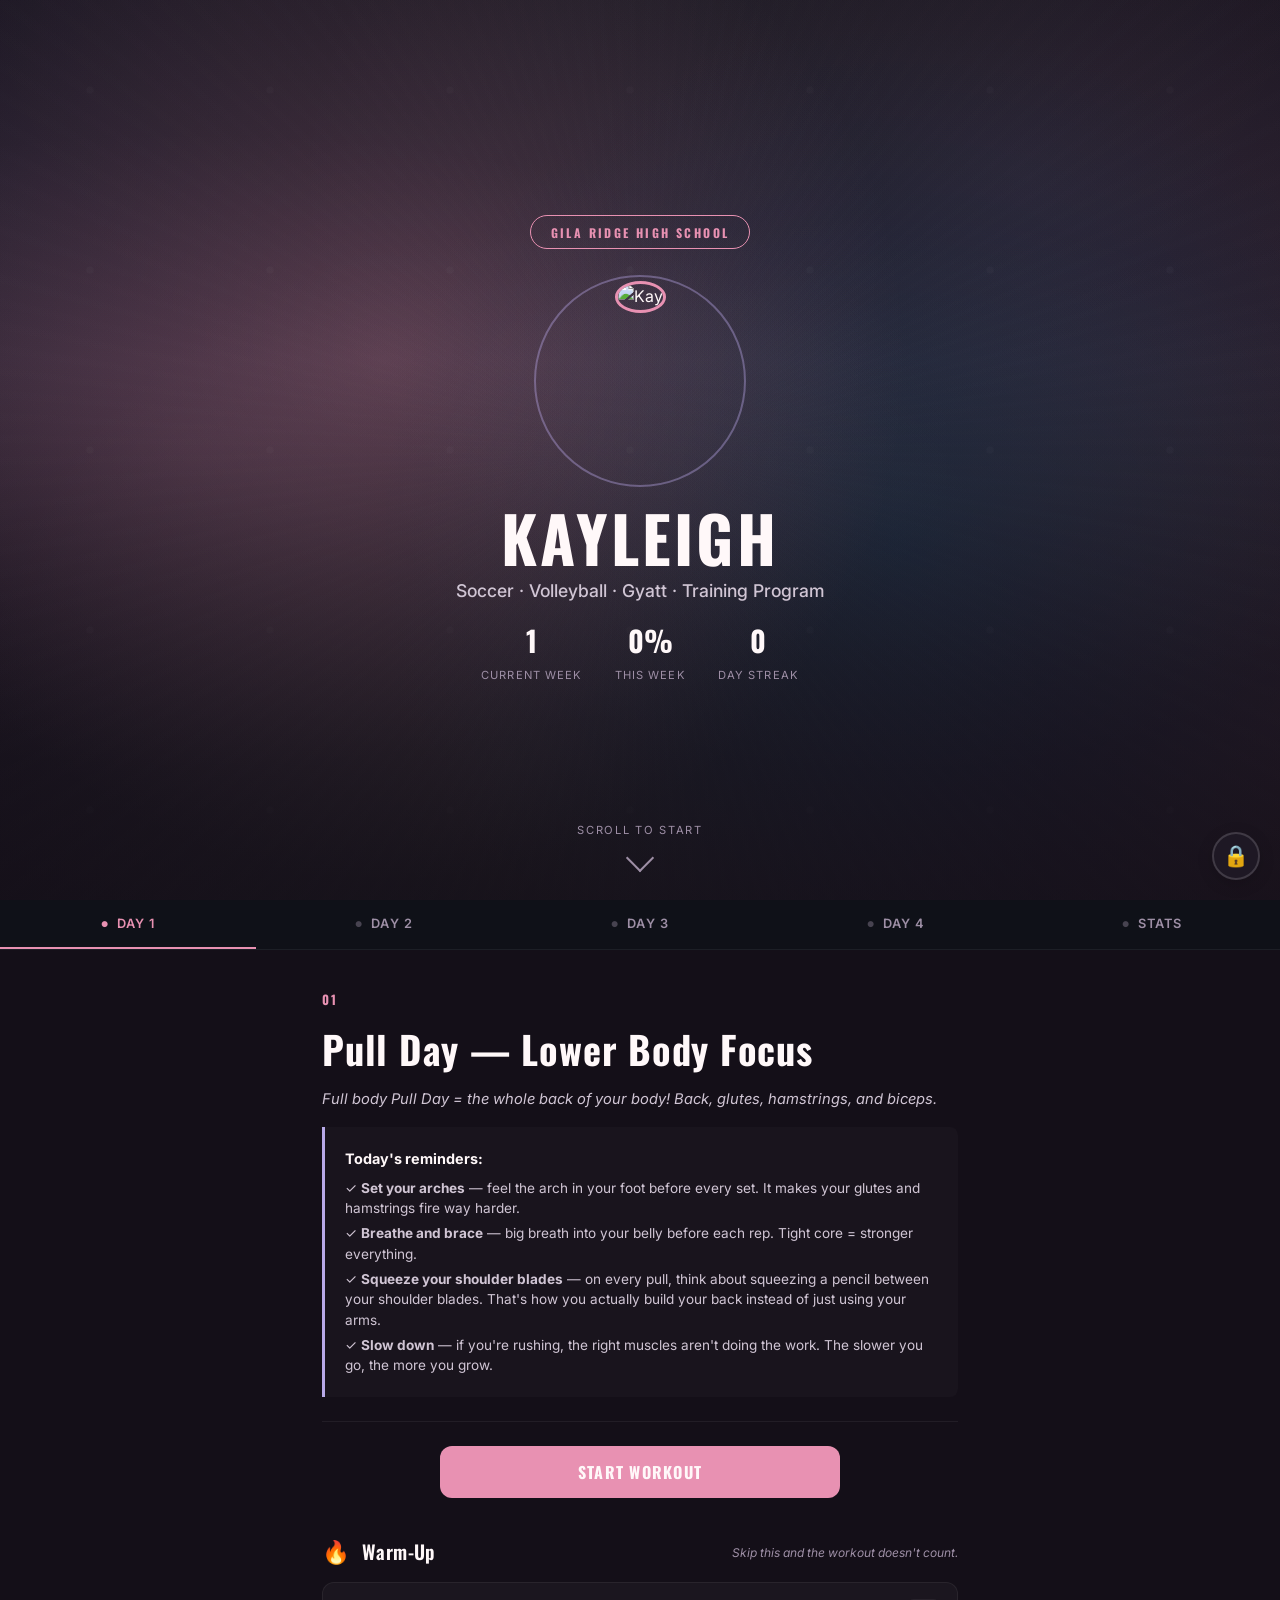
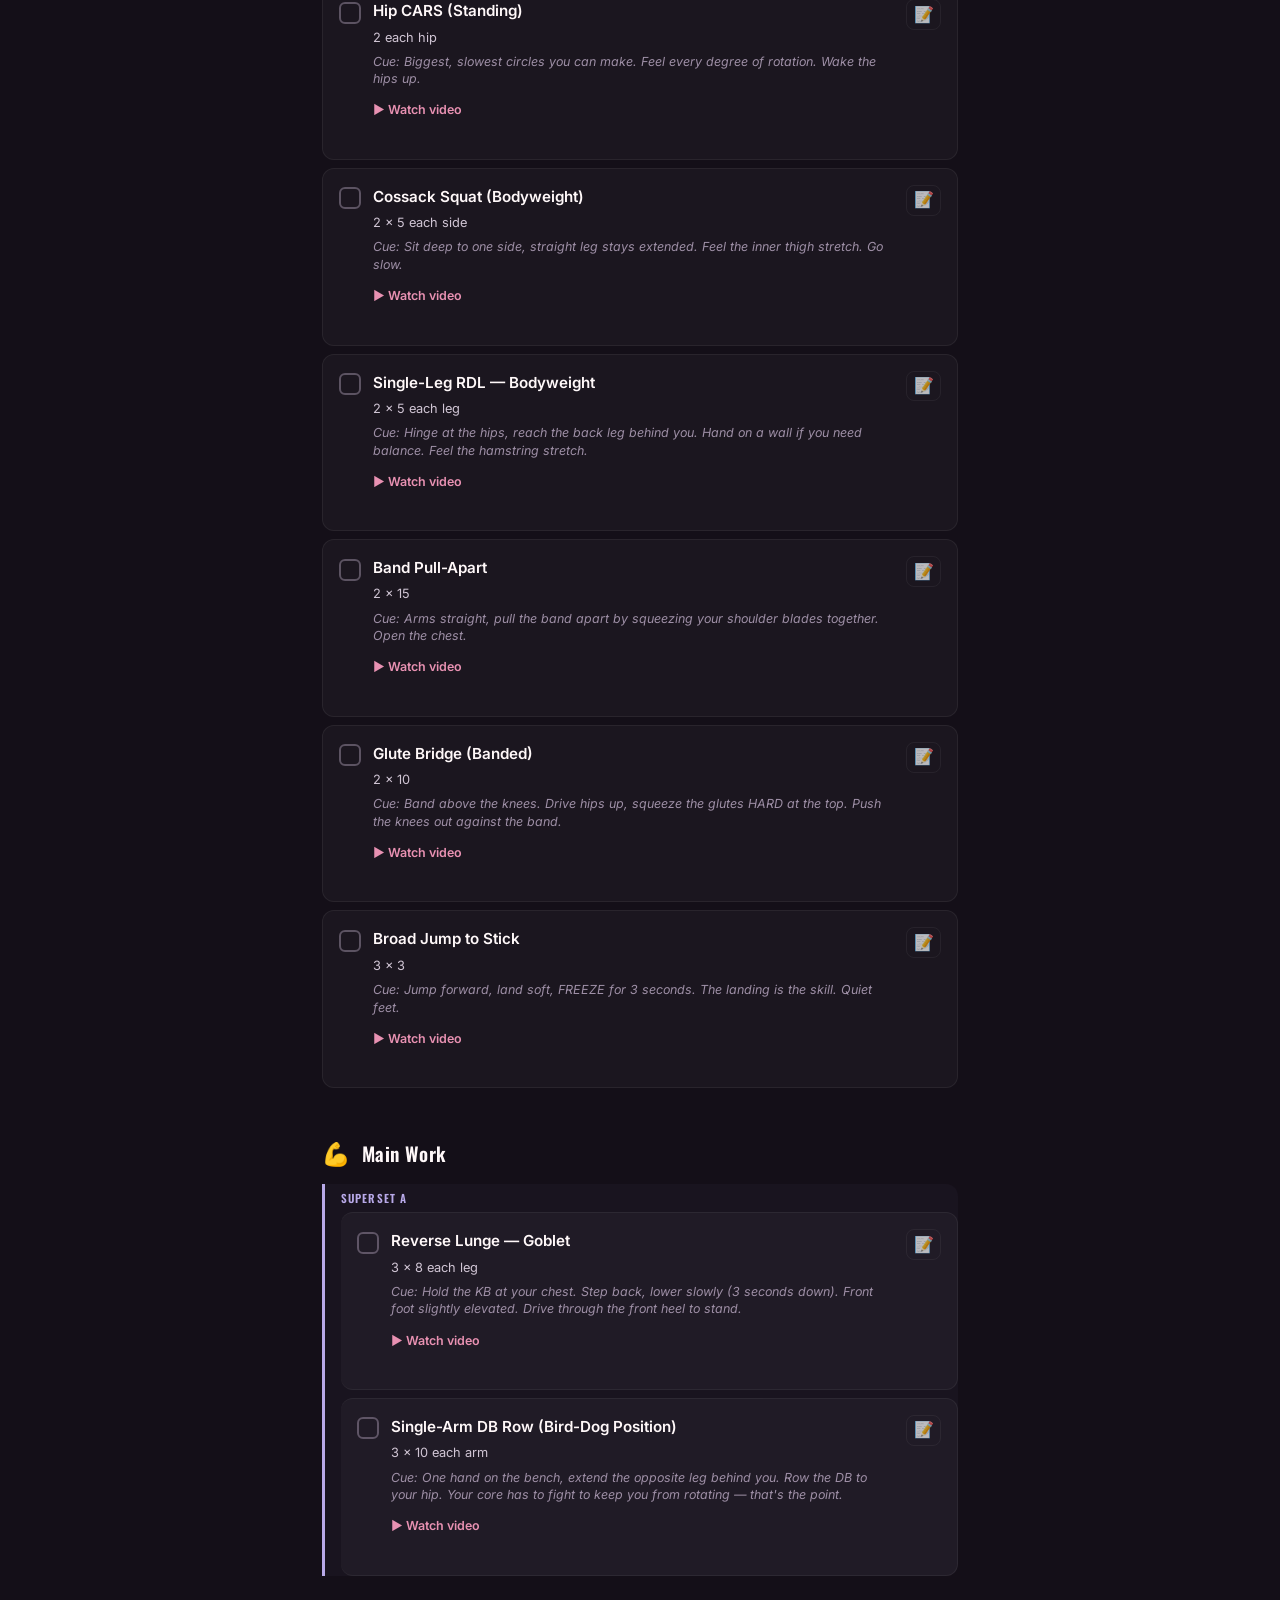
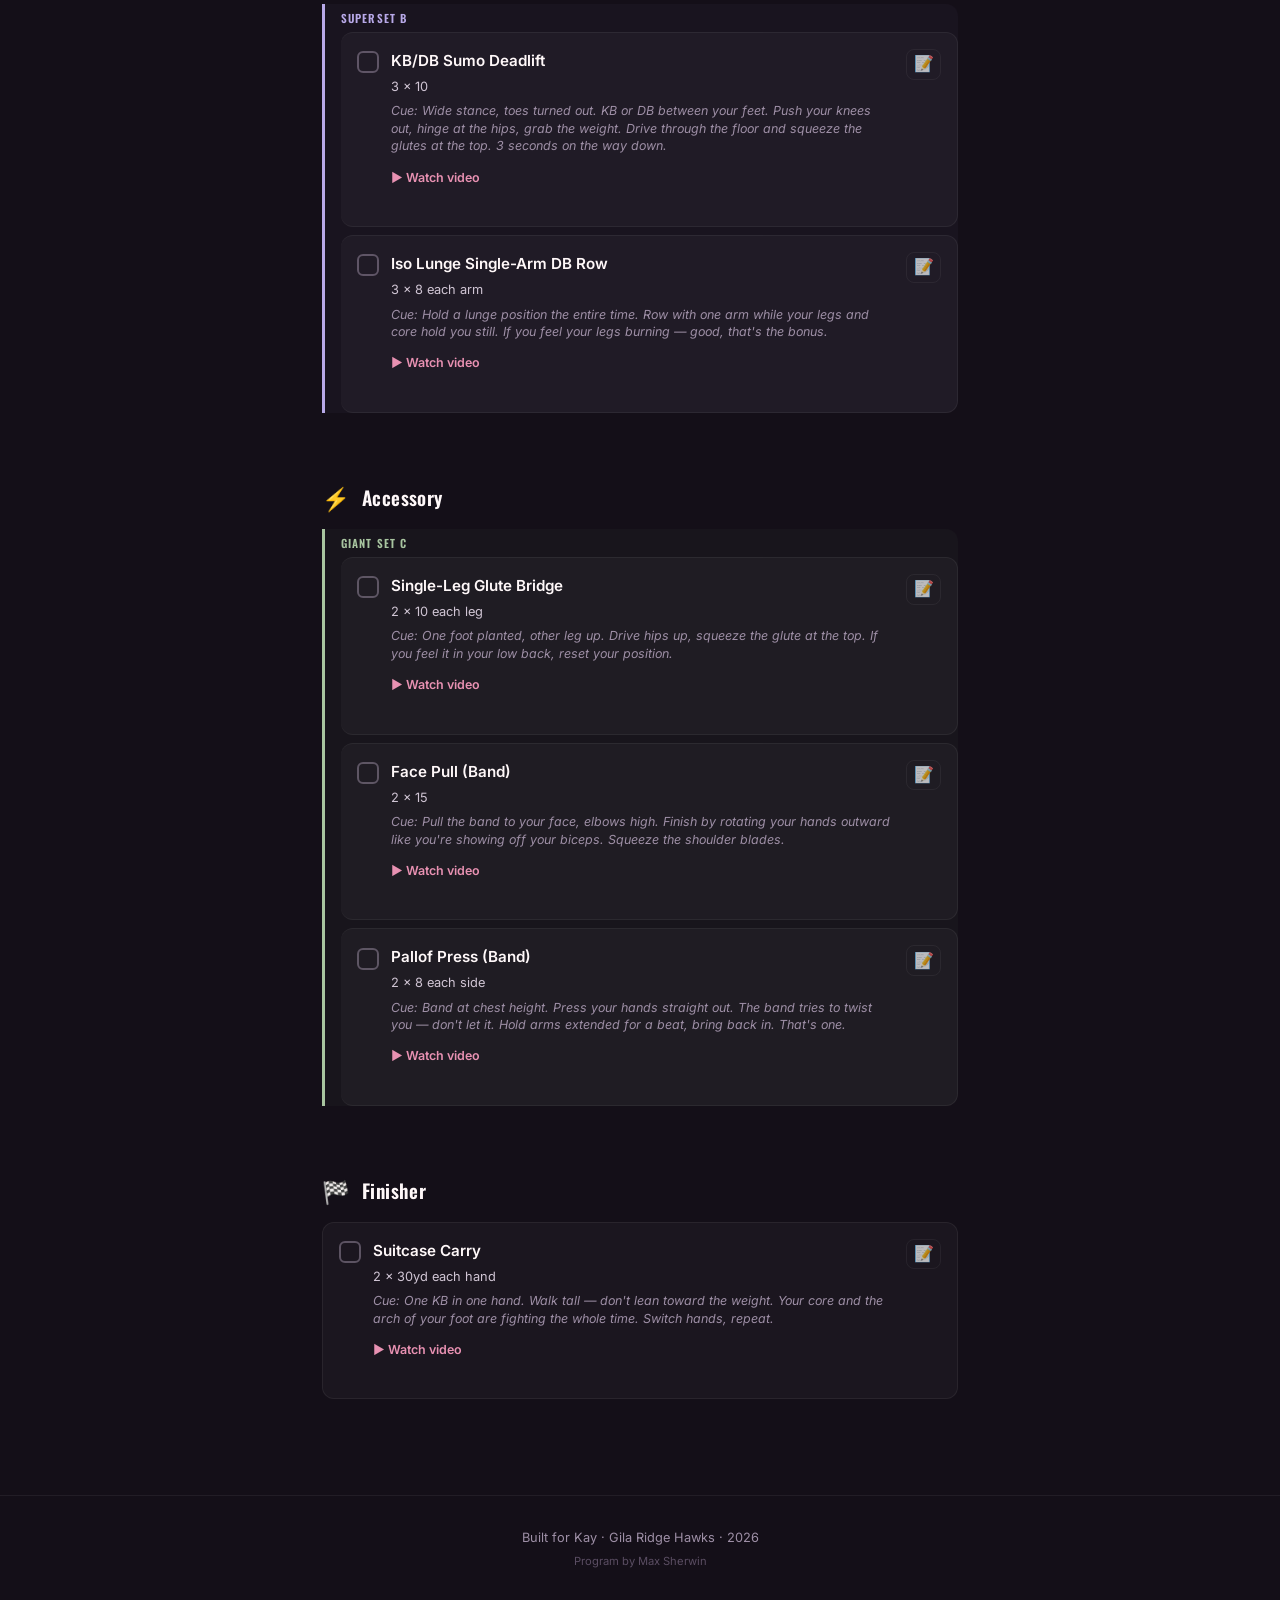
==== commit 92adadd6: "Auto-update index.html" ====
--- a/projects/workout-kay/index.html
+++ b/projects/workout-kay/index.html
@@ -298,8 +298,15 @@
     <section class="program-section" id="section-day2">
       <div class="section-header">
         <div class="section-number">02</div>
-        <h2>Push Day &mdash; Upper Body Bias</h2>
-        <p class="section-desc">Pressing strength. Core-loaded lower body. Get after it.</p>
+        <h2>Push Day &mdash; Upper Body Focus</h2>
+        <p class="section-subtitle">Full body Push Day = chest, shoulders, triceps, and core-loaded legs.</p>
+        <div class="coaching-tips">
+          <p><strong>Today's reminders:</strong></p>
+          <p>&#10003; <strong>Set your arches</strong> &mdash; even on pressing days, your feet are your foundation. Arch set = more power from the ground up.</p>
+          <p>&#10003; <strong>Breathe and brace</strong> &mdash; exhale as you push. The core drives the press &mdash; not just your arms.</p>
+          <p>&#10003; <strong>Pack your shoulders</strong> &mdash; before every press, pull your shoulder blades down and back. This protects the shoulder joint AND makes the right muscles do the work.</p>
+          <p>&#10003; <strong>Control the weight down</strong> &mdash; the lowering part is where your muscles actually grow. Don't just drop it &mdash; own it.</p>
+        </div>
       </div>
 
       <button class="start-workout-btn" data-day="day2">Start Workout</button>
@@ -490,8 +497,15 @@
     <section class="program-section" id="section-day3">
       <div class="section-header">
         <div class="section-number">03</div>
-        <h2>Pull Day &mdash; Upper Body Bias</h2>
-        <p class="section-desc">Build the back. Core-loaded lower body. Strong from behind.</p>
+        <h2>Pull Day &mdash; Upper Body Focus</h2>
+        <p class="section-subtitle">Back and biceps are the stars today. Lower body gets core-loaded glute and hamstring work.</p>
+        <div class="coaching-tips">
+          <p><strong>Today's reminders:</strong></p>
+          <p>&#10003; <strong>Set your arches</strong> &mdash; especially on single-leg moves. The arch controls your knee position which controls whether the right muscles fire.</p>
+          <p>&#10003; <strong>Breathe and brace</strong> &mdash; breathe in through your nose, feel your ribs expand sideways. That's your core locking in.</p>
+          <p>&#10003; <strong>Pull with your back, not your arms</strong> &mdash; on every row and pulldown, initiate by squeezing your shoulder blade first, THEN bend your elbow. If your biceps are burning but your back isn't &mdash; you're doing it wrong.</p>
+          <p>&#10003; <strong>Quality reps only</strong> &mdash; the moment your form breaks, the set is over. More reps with bad form just trains bad form.</p>
+        </div>
       </div>
 
       <button class="start-workout-btn" data-day="day3">Start Workout</button>
@@ -682,8 +696,15 @@
     <section class="program-section" id="section-day4">
       <div class="section-header">
         <div class="section-number">04</div>
-        <h2>Push Day &mdash; Lower Body Bias</h2>
-        <p class="section-desc">Squat patterns. Core-loaded pressing. Finish strong.</p>
+        <h2>Push Day &mdash; Lower Body Focus</h2>
+        <p class="section-subtitle">Legs are the main event. Squats, lunges, and core-loaded pressing to finish.</p>
+        <div class="coaching-tips">
+          <p><strong>Today's reminders:</strong></p>
+          <p>&#10003; <strong>Set your arches</strong> &mdash; before every squat and lunge, build the arch. Feel it spiral your knees outward. That's the position where your quads and glutes actually engage fully.</p>
+          <p>&#10003; <strong>Breathe and brace</strong> &mdash; big belly breath before you go down, brace like someone's about to poke you in the stomach. That's your built-in weight belt.</p>
+          <p>&#10003; <strong>Knees track over toes</strong> &mdash; don't let your knees cave in. Push them out over your pinky toes. This is how the glutes do their job.</p>
+          <p>&#10003; <strong>Earn every rep</strong> &mdash; today has some new, challenging moves. It's okay if they're hard. Go slow, use less weight, and own the position. The strength comes from the form, not the load.</p>
+        </div>
       </div>
 
       <button class="start-workout-btn" data-day="day4">Start Workout</button>
@@ -879,8 +900,8 @@
       <!-- Weekly Summary Cards -->
       <div class="stats-summary">
         <div class="stats-card">
-          <div class="stats-card-value" id="statsDaysActive">0</div>
-          <div class="stats-card-label">Days Active</div>
+          <div class="stats-card-value" id="statsDaysActive">0/3</div>
+          <div class="stats-card-label">Workouts This Week</div>
         </div>
         <div class="stats-card">
           <div class="stats-card-value" id="statsTotalChecks">0%</div>
--- a/projects/workout-kay/styles.css
+++ b/projects/workout-kay/styles.css
@@ -1520,6 +1520,35 @@
   background: var(--red-dark);
 }
 
+/* ---------- Section Subtitle + Coaching Tips ---------- */
+.section-subtitle {
+  color: var(--gray-300);
+  font-size: 0.92rem;
+  font-style: italic;
+  margin-top: 0.25rem;
+}
+
+.coaching-tips {
+  margin-top: 1rem;
+  padding: 1rem 1.25rem;
+  background: rgba(255, 255, 255, 0.02);
+  border-left: 3px solid var(--accent-purple, var(--red));
+  border-radius: 0 8px 8px 0;
+}
+
+.coaching-tips p {
+  color: var(--gray-300);
+  font-size: 0.85rem;
+  line-height: 1.5;
+  margin: 0.3rem 0;
+}
+
+.coaching-tips p:first-child {
+  color: var(--white);
+  font-size: 0.9rem;
+  margin-bottom: 0.5rem;
+}
+
 /* ---------- Superset Grouping ---------- */
 .superset-group {
   position: relative;
